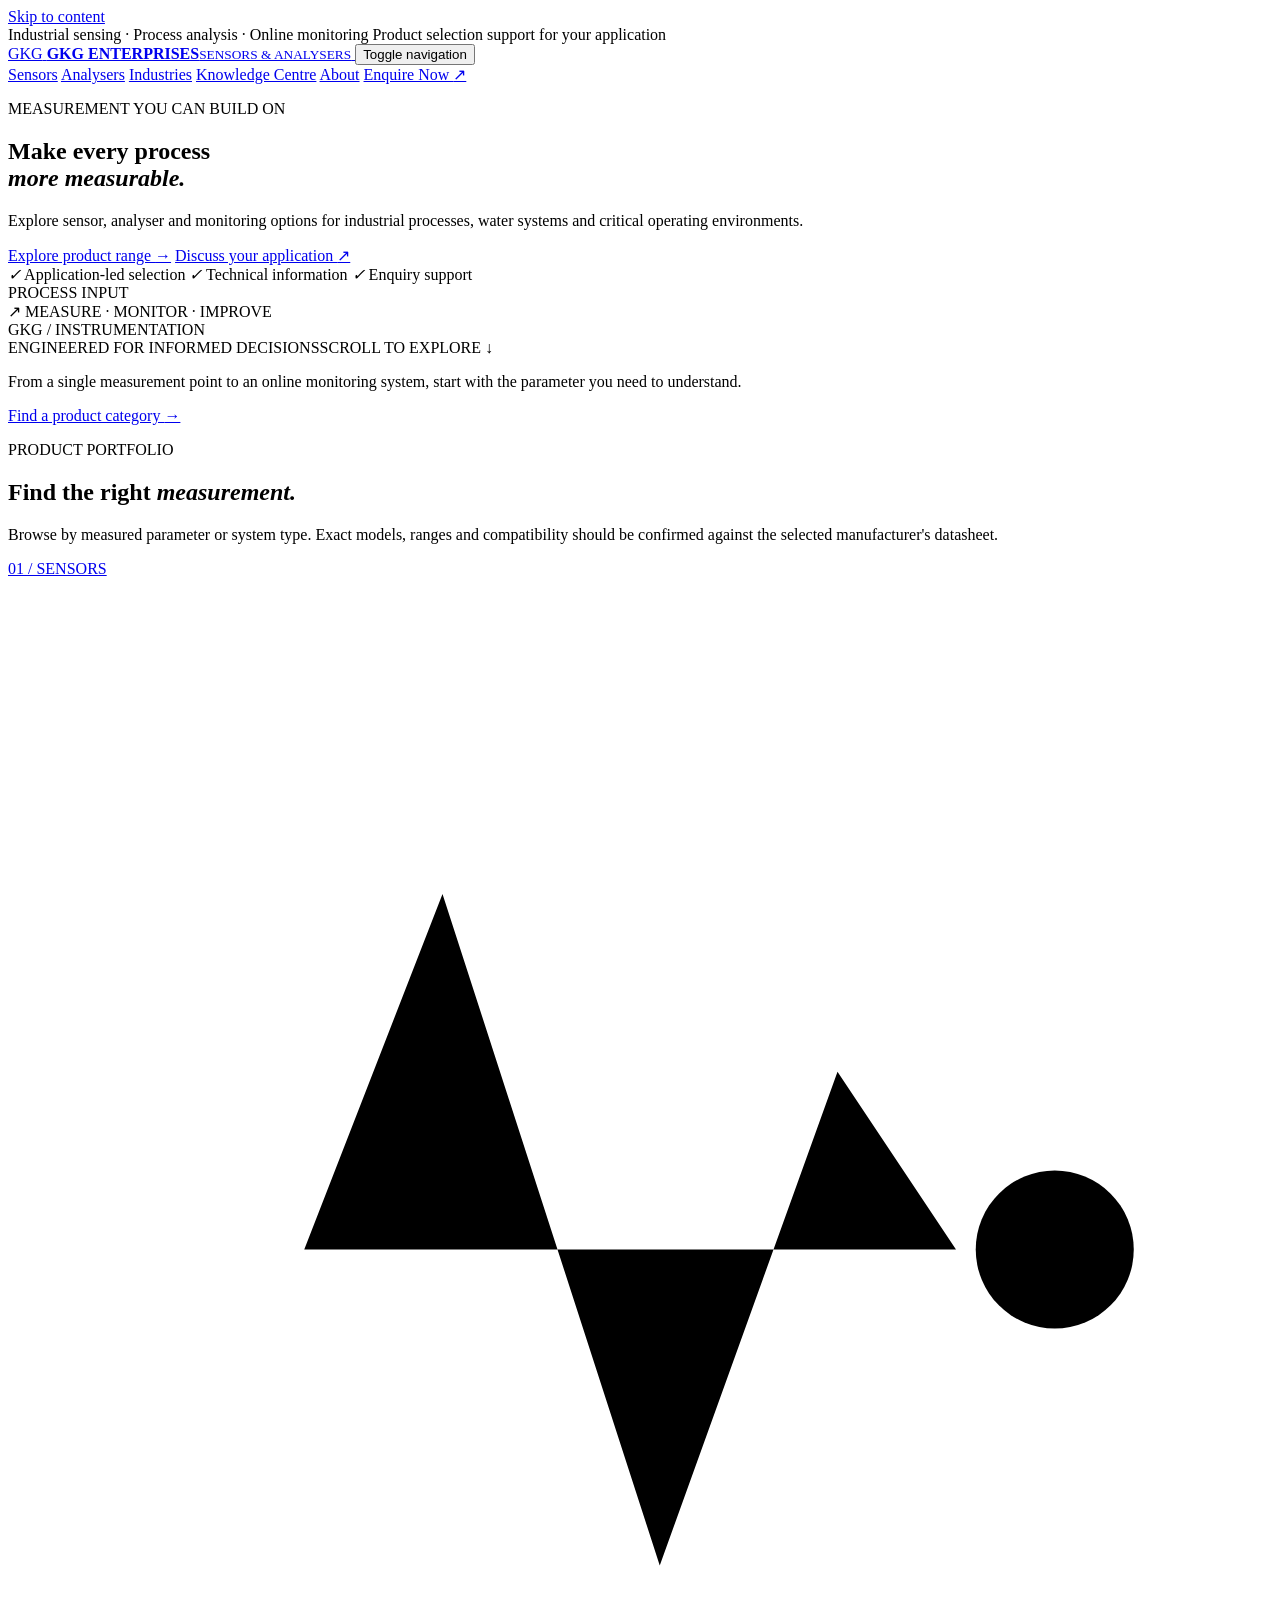
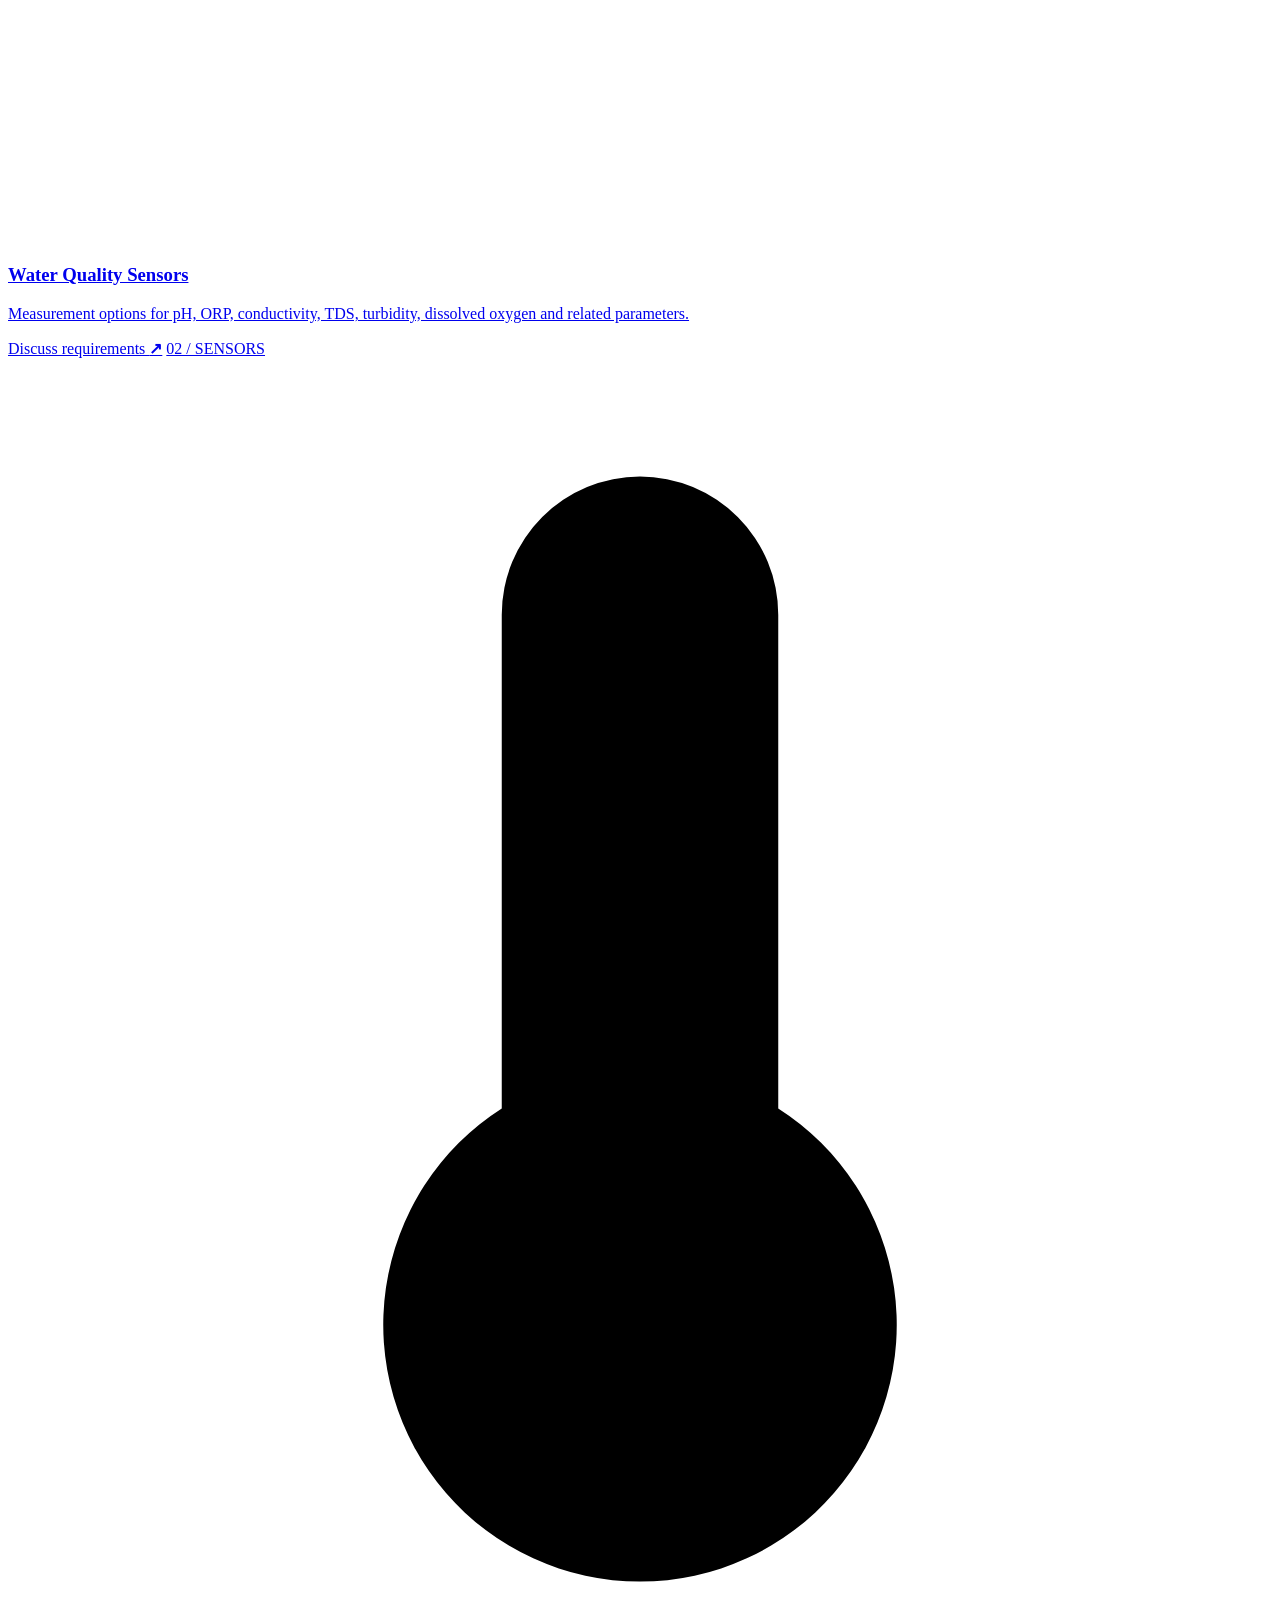
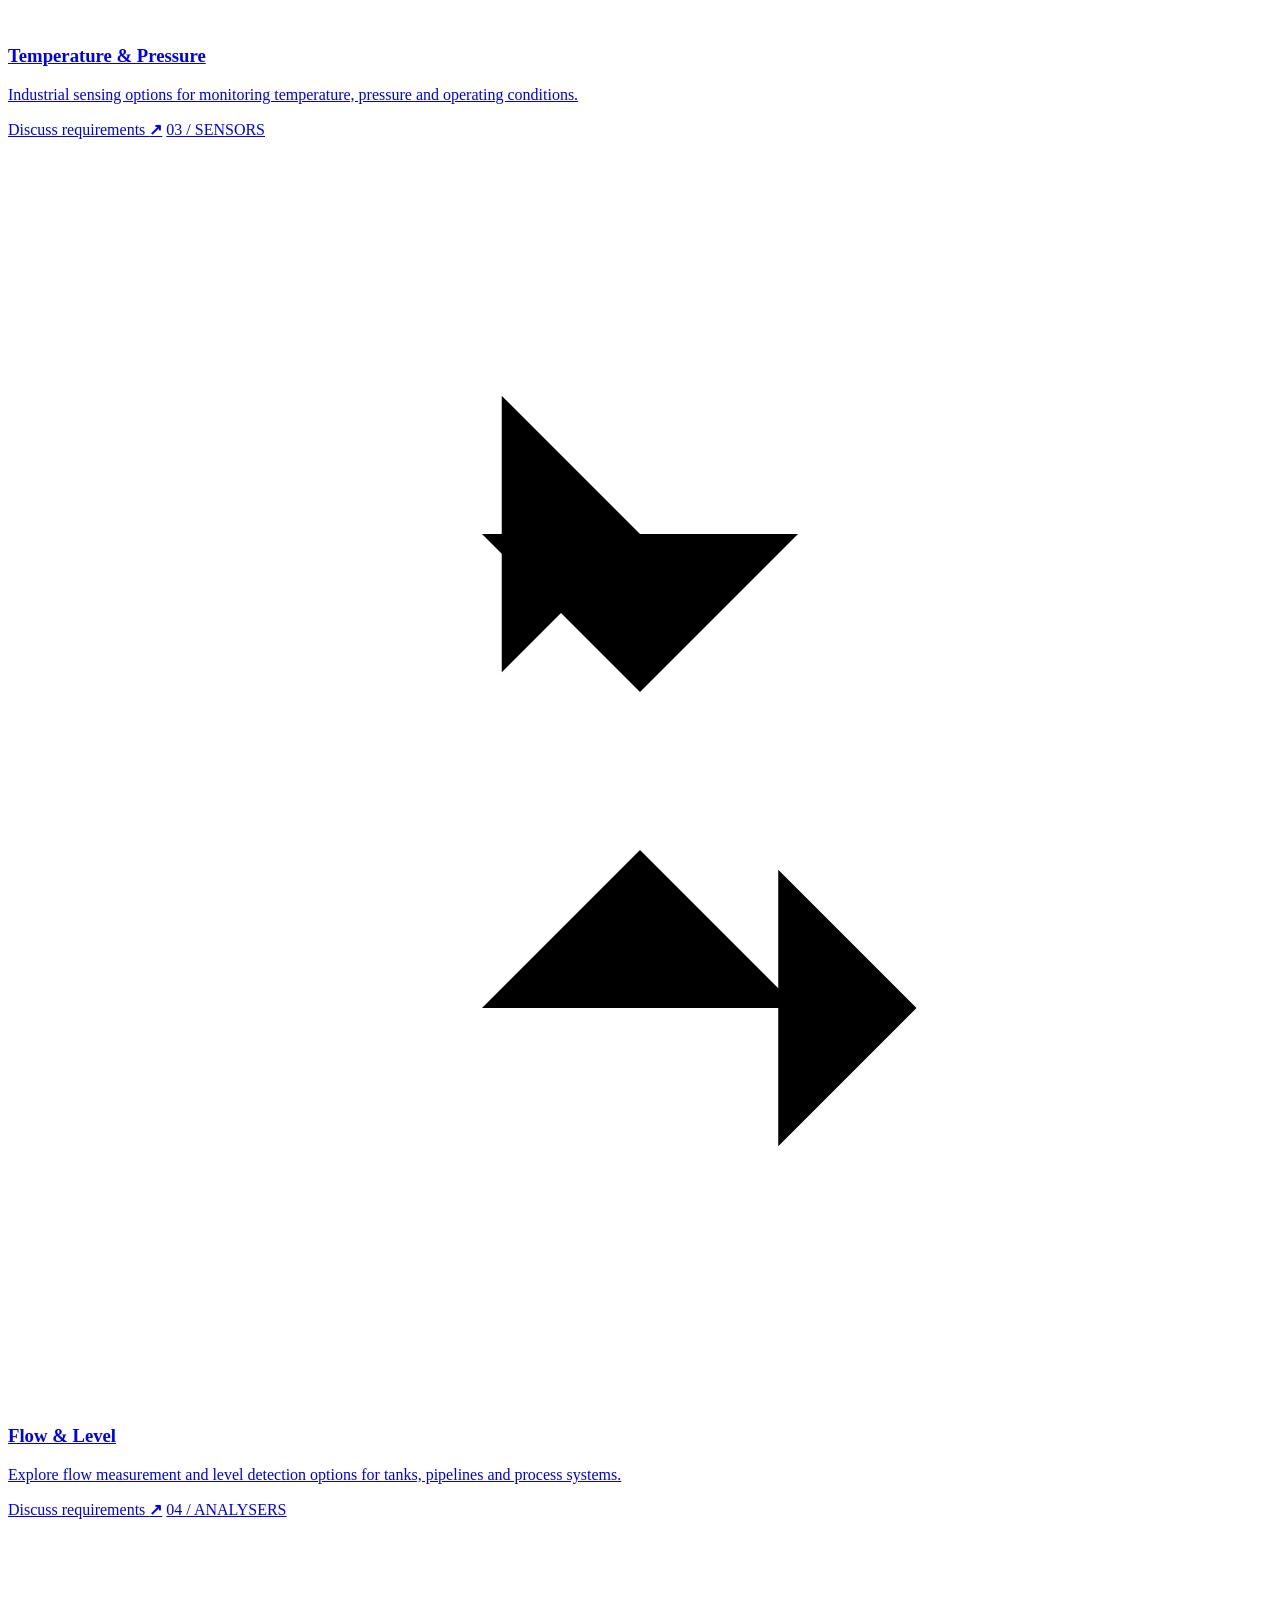
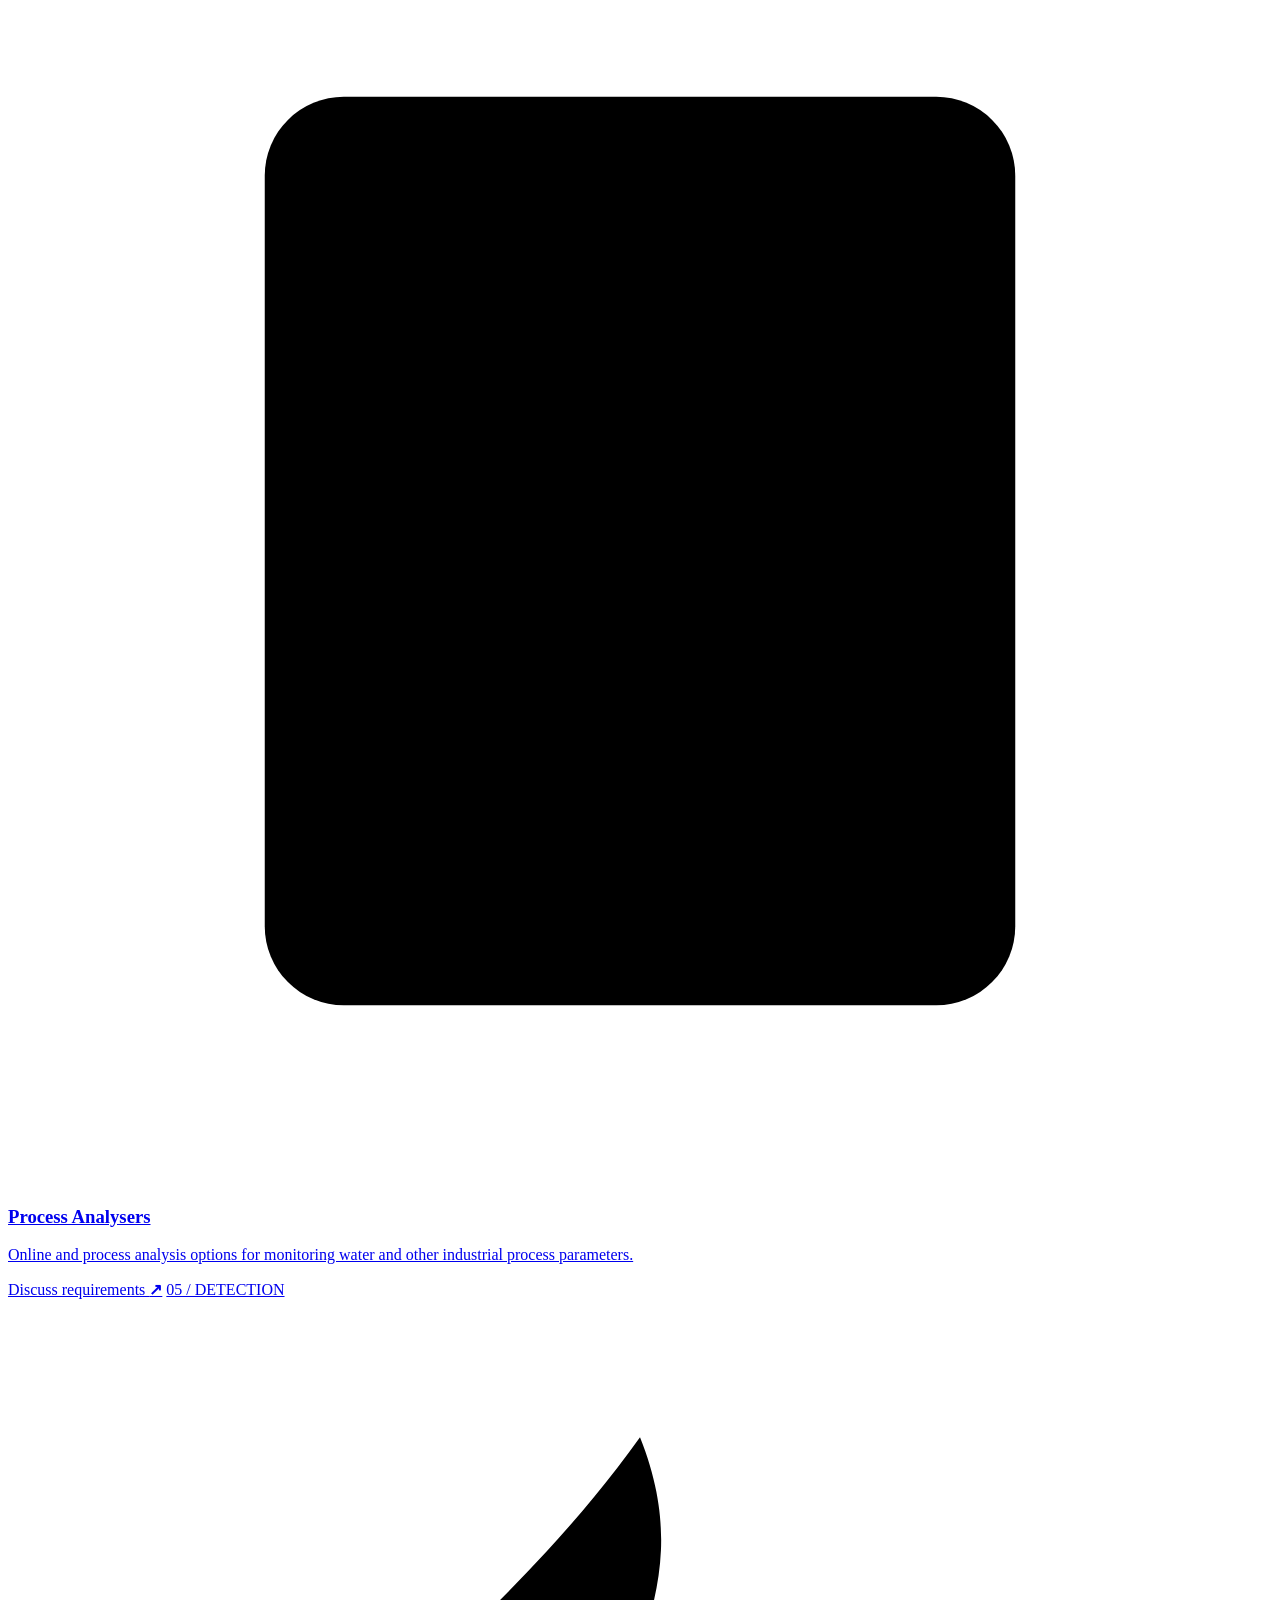
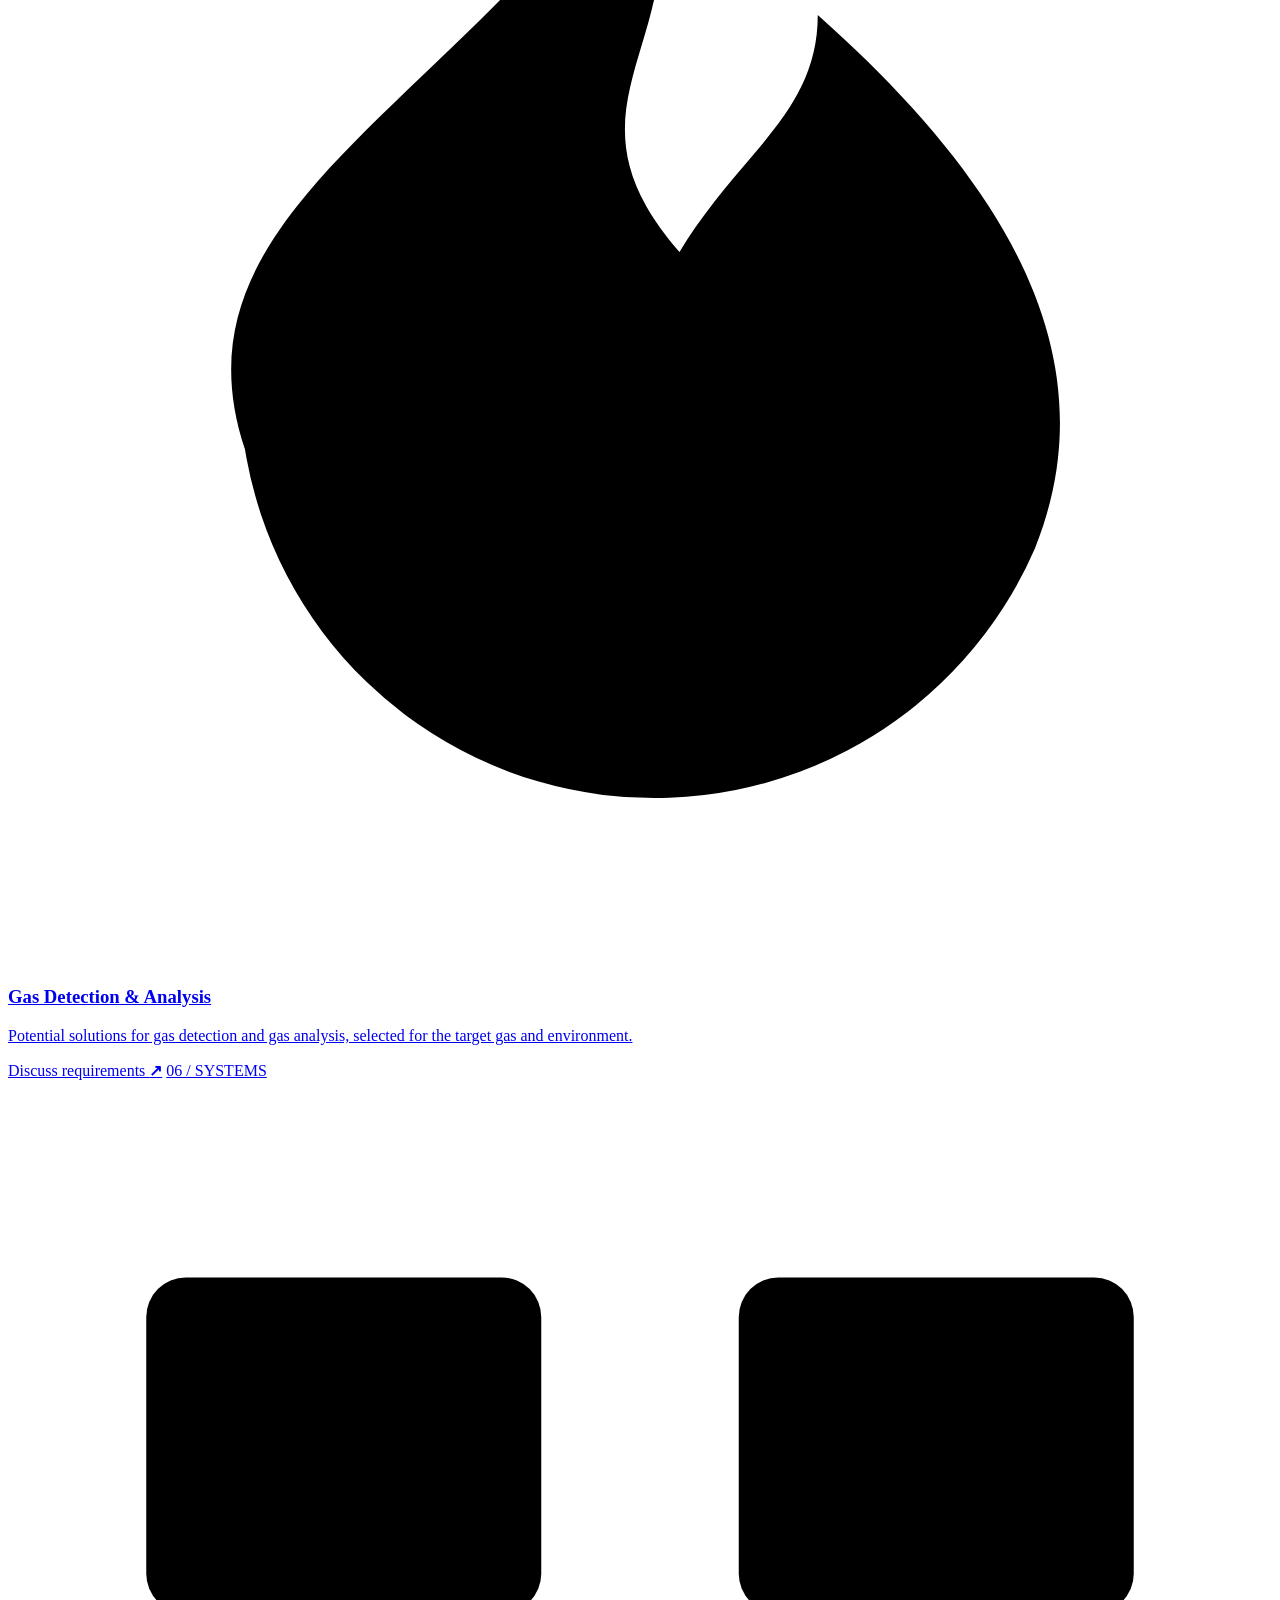
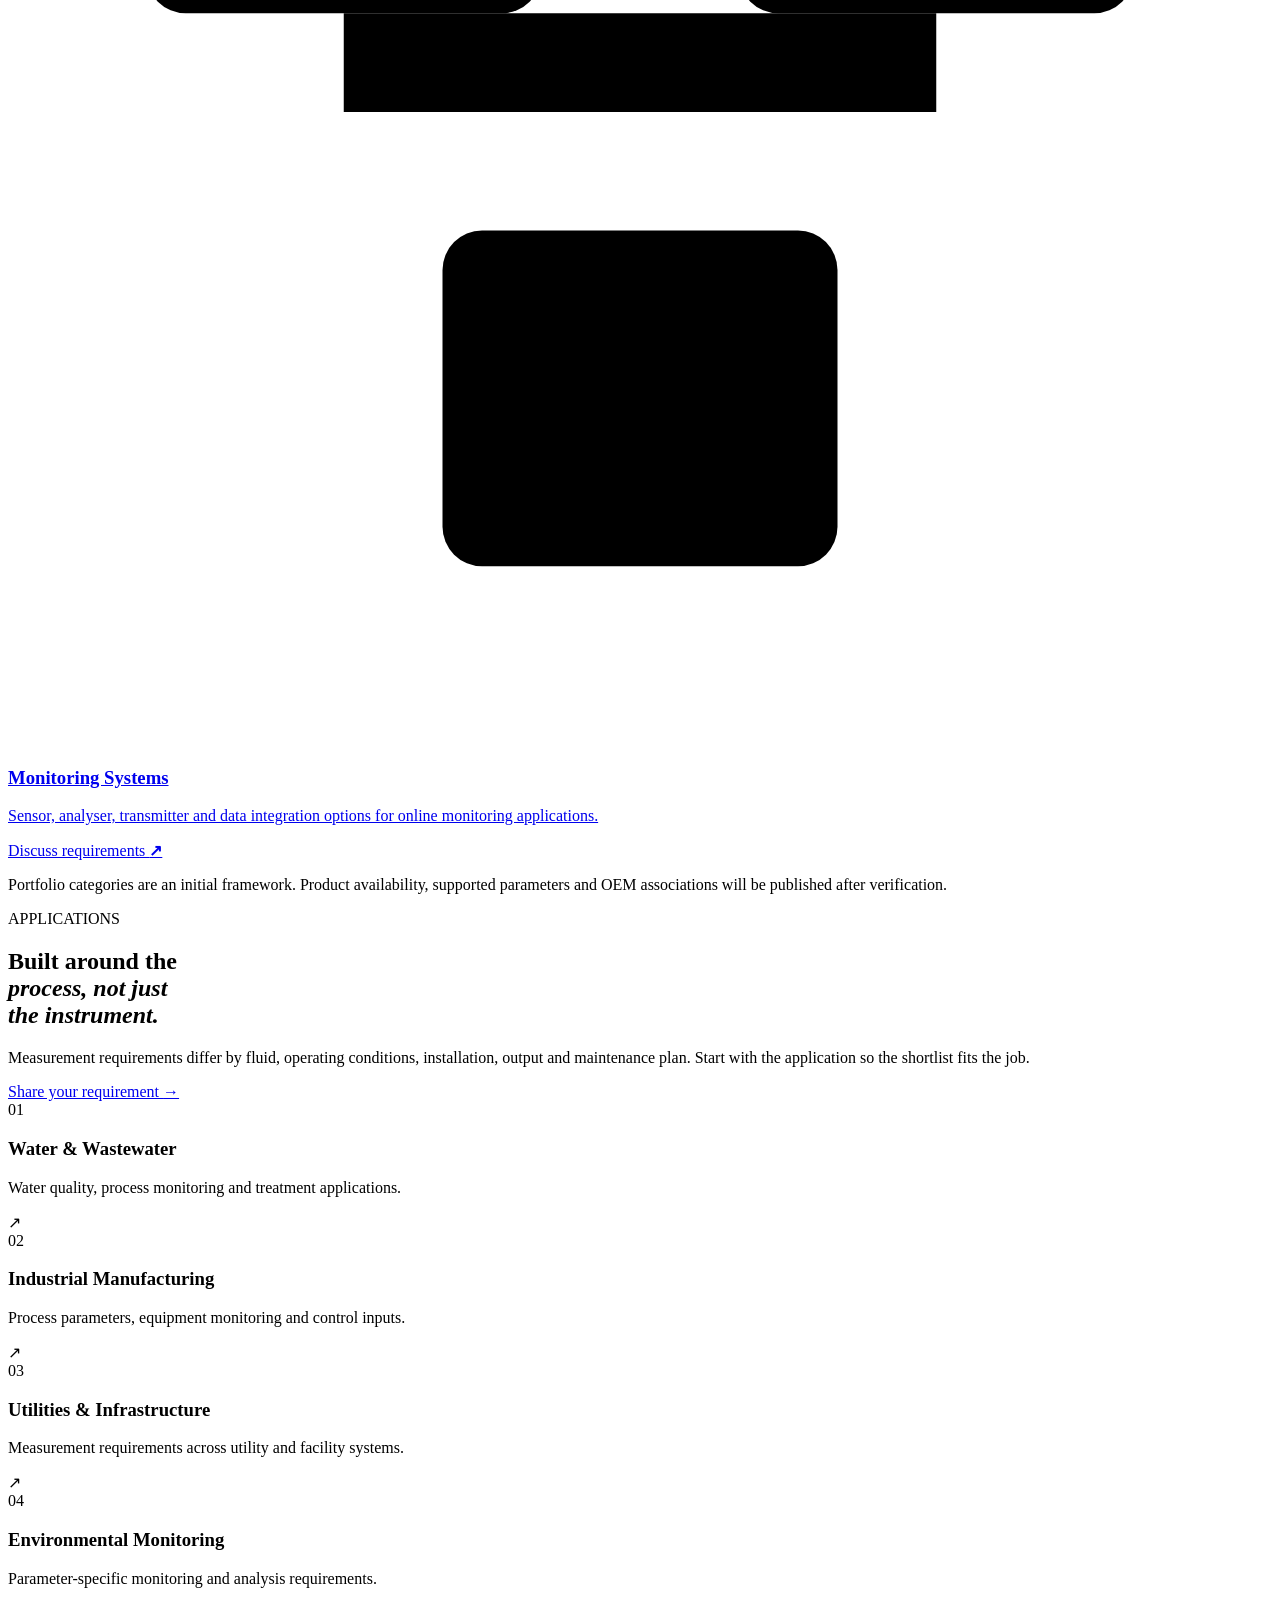
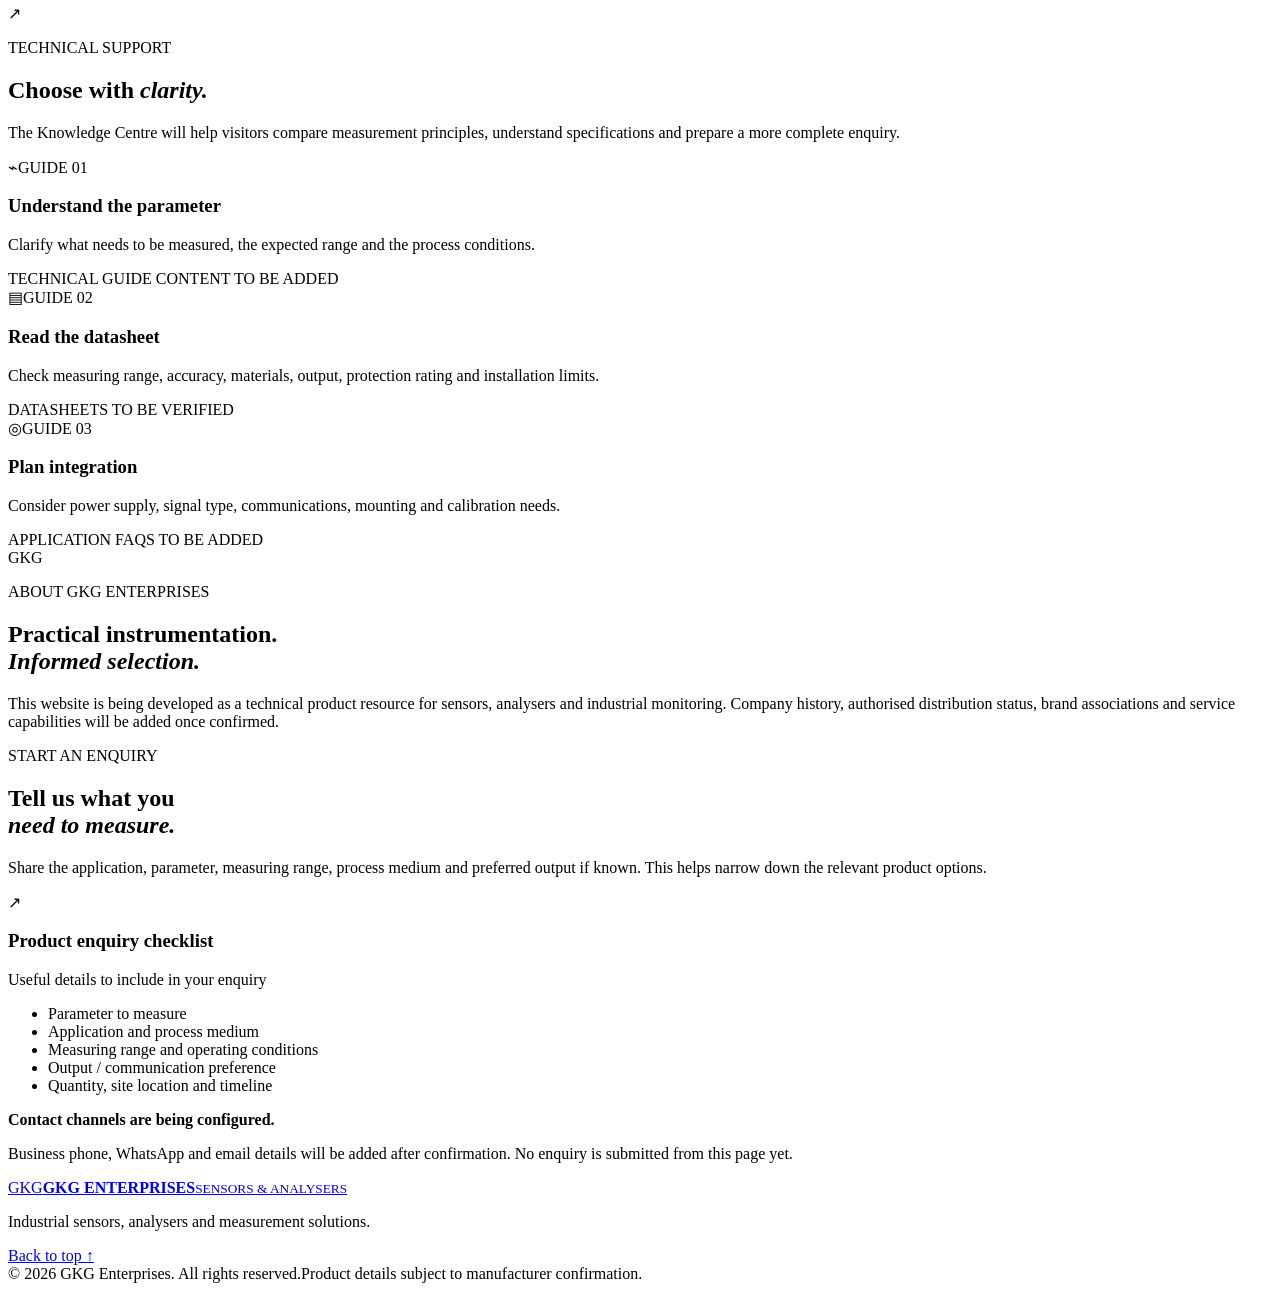
==== index.html @ 5441ad60 "Build GKG Enterprises Phase 1 homepage" ====
<!doctype html>
<html lang="en">
<head>
  <meta charset="utf-8">
  <meta name="viewport" content="width=device-width, initial-scale=1">
  <meta name="theme-color" content="#102d52">
  <meta name="description" content="Explore industrial sensors, process analysers and online monitoring solutions for water, utilities and industrial applications from GKG Enterprises.">
  <title>GKG Enterprises | Sensors, Analysers & Industrial Monitoring</title>
  <link rel="stylesheet" href="assets/css/style.css">
  <script src="assets/js/main.js" defer></script>
</head>
<body>
  <a class="skip-link" href="#main">Skip to content</a>
  <div class="topbar">
    <div class="container topbar-inner">
      <span>Industrial sensing · Process analysis · Online monitoring</span>
      <span class="topbar-note">Product selection support for your application</span>
    </div>
  </div>

  <header class="site-header">
    <div class="container nav-wrap">
      <a class="brand" href="#home" aria-label="GKG Enterprises home">
        <span class="brand-mark" aria-hidden="true">GKG</span>
        <span class="brand-copy"><strong>GKG ENTERPRISES</strong><small>SENSORS & ANALYSERS</small></span>
      </a>
      <button class="menu-toggle" type="button" aria-expanded="false" aria-controls="primary-nav">
        <span class="sr-only">Toggle navigation</span><span></span><span></span><span></span>
      </button>
      <nav id="primary-nav" class="primary-nav" aria-label="Main navigation">
        <a href="#sensors">Sensors</a>
        <a href="#analysers">Analysers</a>
        <a href="#industries">Industries</a>
        <a href="#knowledge">Knowledge Centre</a>
        <a href="#about">About</a>
        <a class="nav-cta" href="#contact">Enquire Now <span aria-hidden="true">↗</span></a>
      </nav>
    </div>
  </header>

  <main id="main">
    <section class="hero" id="home">
      <div class="hero-grid" aria-hidden="true"></div>
      <div class="container hero-layout">
        <div class="hero-copy">
          <p class="eyebrow"><span class="eyebrow-line"></span> MEASUREMENT YOU CAN BUILD ON</p>
          <h1>Make every process<br><em>more measurable.</em></h1>
          <p class="hero-intro">Explore sensor, analyser and monitoring options for industrial processes, water systems and critical operating environments.</p>
          <div class="hero-actions">
            <a class="button button-primary" href="#products">Explore product range <span aria-hidden="true">→</span></a>
            <a class="button button-quiet" href="#contact">Discuss your application <span aria-hidden="true">↗</span></a>
          </div>
          <div class="hero-points">
            <span><i aria-hidden="true">✓</i> Application-led selection</span>
            <span><i aria-hidden="true">✓</i> Technical information</span>
            <span><i aria-hidden="true">✓</i> Enquiry support</span>
          </div>
        </div>
        <div class="hero-visual" aria-label="Illustration of industrial measurement and sensor technology">
          <div class="visual-orbit orbit-one"></div><div class="visual-orbit orbit-two"></div>
          <div class="visual-core">
            <div class="sensor-illustration">
              <div class="sensor-cap"></div><div class="sensor-neck"></div><div class="sensor-body"><span></span><span></span><span></span></div><div class="sensor-probe"></div><div class="sensor-tip"></div>
            </div>
            <div class="signal signal-a"></div><div class="signal signal-b"></div><div class="signal signal-c"></div>
          </div>
          <div class="visual-label label-top"><span class="status-dot"></span> PROCESS INPUT</div>
          <div class="visual-label label-bottom"><span class="label-icon">↗</span> MEASURE · MONITOR · IMPROVE</div>
          <div class="visual-coordinate">GKG / INSTRUMENTATION</div>
        </div>
      </div>
      <div class="container hero-bottom"><span>ENGINEERED FOR INFORMED DECISIONS</span><span class="scroll-cue">SCROLL TO EXPLORE <b>↓</b></span></div>
    </section>

    <section class="intro-strip">
      <div class="container intro-strip-inner">
        <p>From a single measurement point to an online monitoring system, start with the parameter you need to understand.</p>
        <a href="#products" class="text-link">Find a product category <span aria-hidden="true">→</span></a>
      </div>
    </section>

    <section class="section products-section" id="products">
      <div class="container">
        <div class="section-heading">
          <div><p class="eyebrow"><span class="eyebrow-line"></span> PRODUCT PORTFOLIO</p><h2>Find the right <em>measurement.</em></h2></div>
          <p class="section-summary">Browse by measured parameter or system type. Exact models, ranges and compatibility should be confirmed against the selected manufacturer's datasheet.</p>
        </div>
        <div class="product-grid">
          <a class="product-card" id="sensors" href="#contact"><span class="card-number">01 / SENSORS</span><div class="product-icon icon-wave" aria-hidden="true"><svg viewBox="0 0 64 64"><path d="M7 34h8l7-18 11 34 9-25 6 9h9"/><circle cx="53" cy="34" r="4"/></svg></div><h3>Water Quality Sensors</h3><p>Measurement options for pH, ORP, conductivity, TDS, turbidity, dissolved oxygen and related parameters.</p><span class="card-link">Discuss requirements <b>↗</b></span></a>
          <a class="product-card" href="#contact"><span class="card-number">02 / SENSORS</span><div class="product-icon icon-thermo" aria-hidden="true"><svg viewBox="0 0 64 64"><path d="M25 38V13a7 7 0 0 1 14 0v25a13 13 0 1 1-14 0Z"/><path d="M32 25v23"/><circle cx="32" cy="49" r="5"/></svg></div><h3>Temperature & Pressure</h3><p>Industrial sensing options for monitoring temperature, pressure and operating conditions.</p><span class="card-link">Discuss requirements <b>↗</b></span></a>
          <a class="product-card" href="#contact"><span class="card-number">03 / SENSORS</span><div class="product-icon icon-flow" aria-hidden="true"><svg viewBox="0 0 64 64"><path d="M7 20h17l8 8 8-8h17M7 44h17l8-8 8 8h17"/><path d="M25 13l7 7-7 7M39 37l7 7-7 7"/></svg></div><h3>Flow & Level</h3><p>Explore flow measurement and level detection options for tanks, pipelines and process systems.</p><span class="card-link">Discuss requirements <b>↗</b></span></a>
          <a class="product-card" id="analysers" href="#contact"><span class="card-number">04 / ANALYSERS</span><div class="product-icon icon-analyser" aria-hidden="true"><svg viewBox="0 0 64 64"><rect x="13" y="9" width="38" height="46" rx="4"/><rect x="20" y="16" width="24" height="13" rx="2"/><path d="M21 39h5m6 0h5m6 0h1M21 46h22"/></svg></div><h3>Process Analysers</h3><p>Online and process analysis options for monitoring water and other industrial process parameters.</p><span class="card-link">Discuss requirements <b>↗</b></span></a>
          <a class="product-card" href="#contact"><span class="card-number">05 / DETECTION</span><div class="product-icon icon-gas" aria-hidden="true"><svg viewBox="0 0 64 64"><path d="M32 7c4 10-5 13 2 21 3-5 7-7 7-12 9 8 15 17 11 27a21 21 0 0 1-40-5C8 26 22 21 32 7Z"/><path d="M31 35c-6 7-5 15 2 18 6-2 8-8 4-13"/></svg></div><h3>Gas Detection & Analysis</h3><p>Potential solutions for gas detection and gas analysis, selected for the target gas and environment.</p><span class="card-link">Discuss requirements <b>↗</b></span></a>
          <a class="product-card" href="#contact"><span class="card-number">06 / SYSTEMS</span><div class="product-icon icon-system" aria-hidden="true"><svg viewBox="0 0 64 64"><rect x="7" y="10" width="20" height="17" rx="2"/><rect x="37" y="10" width="20" height="17" rx="2"/><rect x="22" y="38" width="20" height="17" rx="2"/><path d="M17 27v5h30v-5M32 32v6"/></svg></div><h3>Monitoring Systems</h3><p>Sensor, analyser, transmitter and data integration options for online monitoring applications.</p><span class="card-link">Discuss requirements <b>↗</b></span></a>
        </div>
        <p class="disclaimer-note">Portfolio categories are an initial framework. Product availability, supported parameters and OEM associations will be published after verification.</p>
      </div>
    </section>

    <section class="section industries-section" id="industries">
      <div class="container industries-layout">
        <div class="industries-copy">
          <p class="eyebrow"><span class="eyebrow-line"></span> APPLICATIONS</p>
          <h2>Built around the<br><em>process, not just<br>the instrument.</em></h2>
          <p>Measurement requirements differ by fluid, operating conditions, installation, output and maintenance plan. Start with the application so the shortlist fits the job.</p>
          <a class="button button-light" href="#contact">Share your requirement <span aria-hidden="true">→</span></a>
        </div>
        <div class="industry-list">
          <div class="industry-item"><span class="industry-no">01</span><div><h3>Water & Wastewater</h3><p>Water quality, process monitoring and treatment applications.</p></div><span class="industry-arrow">↗</span></div>
          <div class="industry-item"><span class="industry-no">02</span><div><h3>Industrial Manufacturing</h3><p>Process parameters, equipment monitoring and control inputs.</p></div><span class="industry-arrow">↗</span></div>
          <div class="industry-item"><span class="industry-no">03</span><div><h3>Utilities & Infrastructure</h3><p>Measurement requirements across utility and facility systems.</p></div><span class="industry-arrow">↗</span></div>
          <div class="industry-item"><span class="industry-no">04</span><div><h3>Environmental Monitoring</h3><p>Parameter-specific monitoring and analysis requirements.</p></div><span class="industry-arrow">↗</span></div>
        </div>
      </div>
    </section>

    <section class="section process-section" id="knowledge">
      <div class="container">
        <div class="section-heading">
          <div><p class="eyebrow"><span class="eyebrow-line"></span> TECHNICAL SUPPORT</p><h2>Choose with <em>clarity.</em></h2></div>
          <p class="section-summary">The Knowledge Centre will help visitors compare measurement principles, understand specifications and prepare a more complete enquiry.</p>
        </div>
        <div class="process-grid">
          <article class="process-card"><span class="process-icon">⌁</span><span class="process-step">GUIDE 01</span><h3>Understand the parameter</h3><p>Clarify what needs to be measured, the expected range and the process conditions.</p><span class="coming-soon">TECHNICAL GUIDE CONTENT TO BE ADDED</span></article>
          <article class="process-card"><span class="process-icon">▤</span><span class="process-step">GUIDE 02</span><h3>Read the datasheet</h3><p>Check measuring range, accuracy, materials, output, protection rating and installation limits.</p><span class="coming-soon">DATASHEETS TO BE VERIFIED</span></article>
          <article class="process-card"><span class="process-icon">◎</span><span class="process-step">GUIDE 03</span><h3>Plan integration</h3><p>Consider power supply, signal type, communications, mounting and calibration needs.</p><span class="coming-soon">APPLICATION FAQS TO BE ADDED</span></article>
        </div>
      </div>
    </section>

    <section class="about-band" id="about">
      <div class="container about-layout">
        <div class="about-symbol" aria-hidden="true"><span>GKG</span><i></i><i></i><i></i></div>
        <div><p class="eyebrow"><span class="eyebrow-line"></span> ABOUT GKG ENTERPRISES</p><h2>Practical instrumentation.<br><em>Informed selection.</em></h2><p>This website is being developed as a technical product resource for sensors, analysers and industrial monitoring. Company history, authorised distribution status, brand associations and service capabilities will be added once confirmed.</p></div>
      </div>
    </section>

    <section class="section contact-section" id="contact">
      <div class="container contact-layout">
        <div><p class="eyebrow"><span class="eyebrow-line"></span> START AN ENQUIRY</p><h2>Tell us what you<br><em>need to measure.</em></h2><p>Share the application, parameter, measuring range, process medium and preferred output if known. This helps narrow down the relevant product options.</p></div>
        <div class="contact-panel">
          <div class="contact-panel-head"><span class="contact-panel-icon">↗</span><div><h3>Product enquiry checklist</h3><p>Useful details to include in your enquiry</p></div></div>
          <ul class="checklist"><li>Parameter to measure</li><li>Application and process medium</li><li>Measuring range and operating conditions</li><li>Output / communication preference</li><li>Quantity, site location and timeline</li></ul>
          <div class="contact-notice"><strong>Contact channels are being configured.</strong><p>Business phone, WhatsApp and email details will be added after confirmation. No enquiry is submitted from this page yet.</p></div>
        </div>
      </div>
    </section>
  </main>

  <footer class="site-footer">
    <div class="container footer-main">
      <a class="brand brand-footer" href="#home"><span class="brand-mark">GKG</span><span class="brand-copy"><strong>GKG ENTERPRISES</strong><small>SENSORS & ANALYSERS</small></span></a>
      <p>Industrial sensors, analysers and measurement solutions.</p>
      <a class="footer-top" href="#home">Back to top ↑</a>
    </div>
    <div class="container footer-bottom"><span>© <span id="year">2026</span> GKG Enterprises. All rights reserved.</span><span>Product details subject to manufacturer confirmation.</span></div>
  </footer>
</body>
</html>
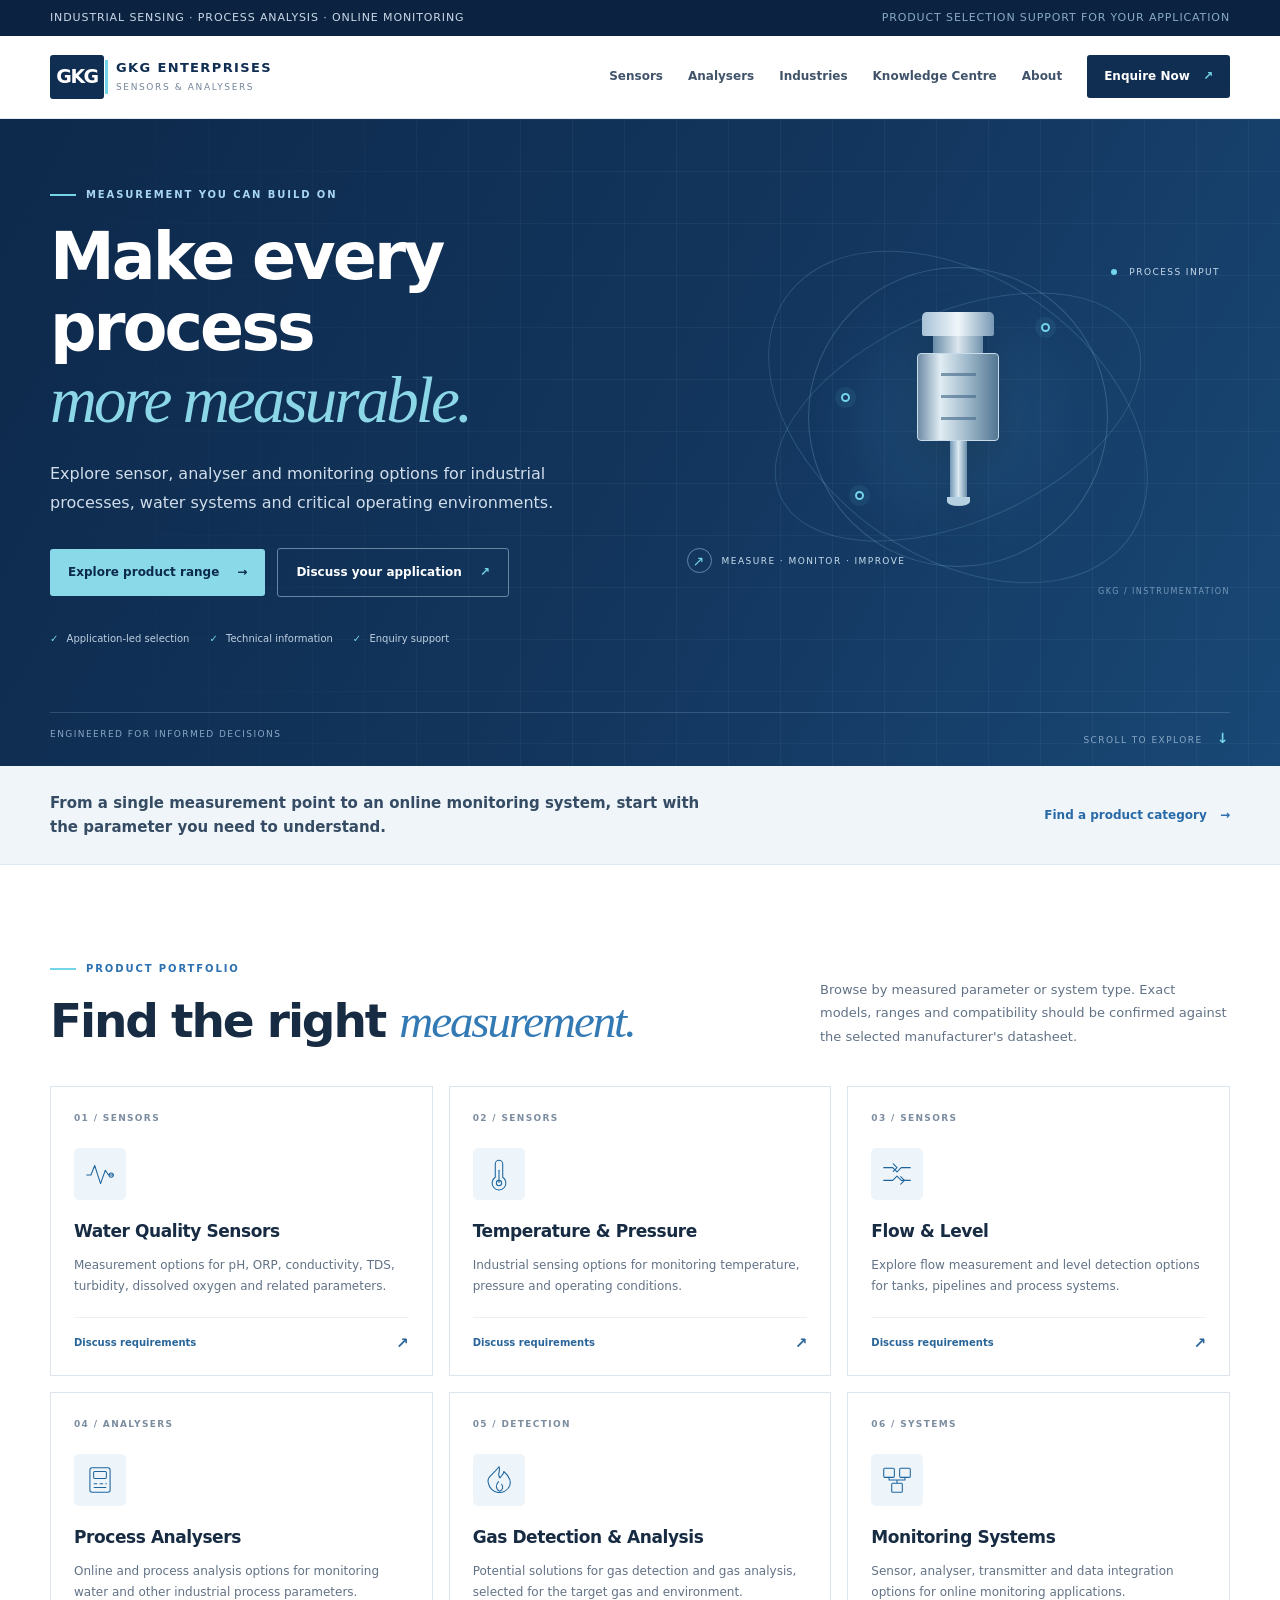
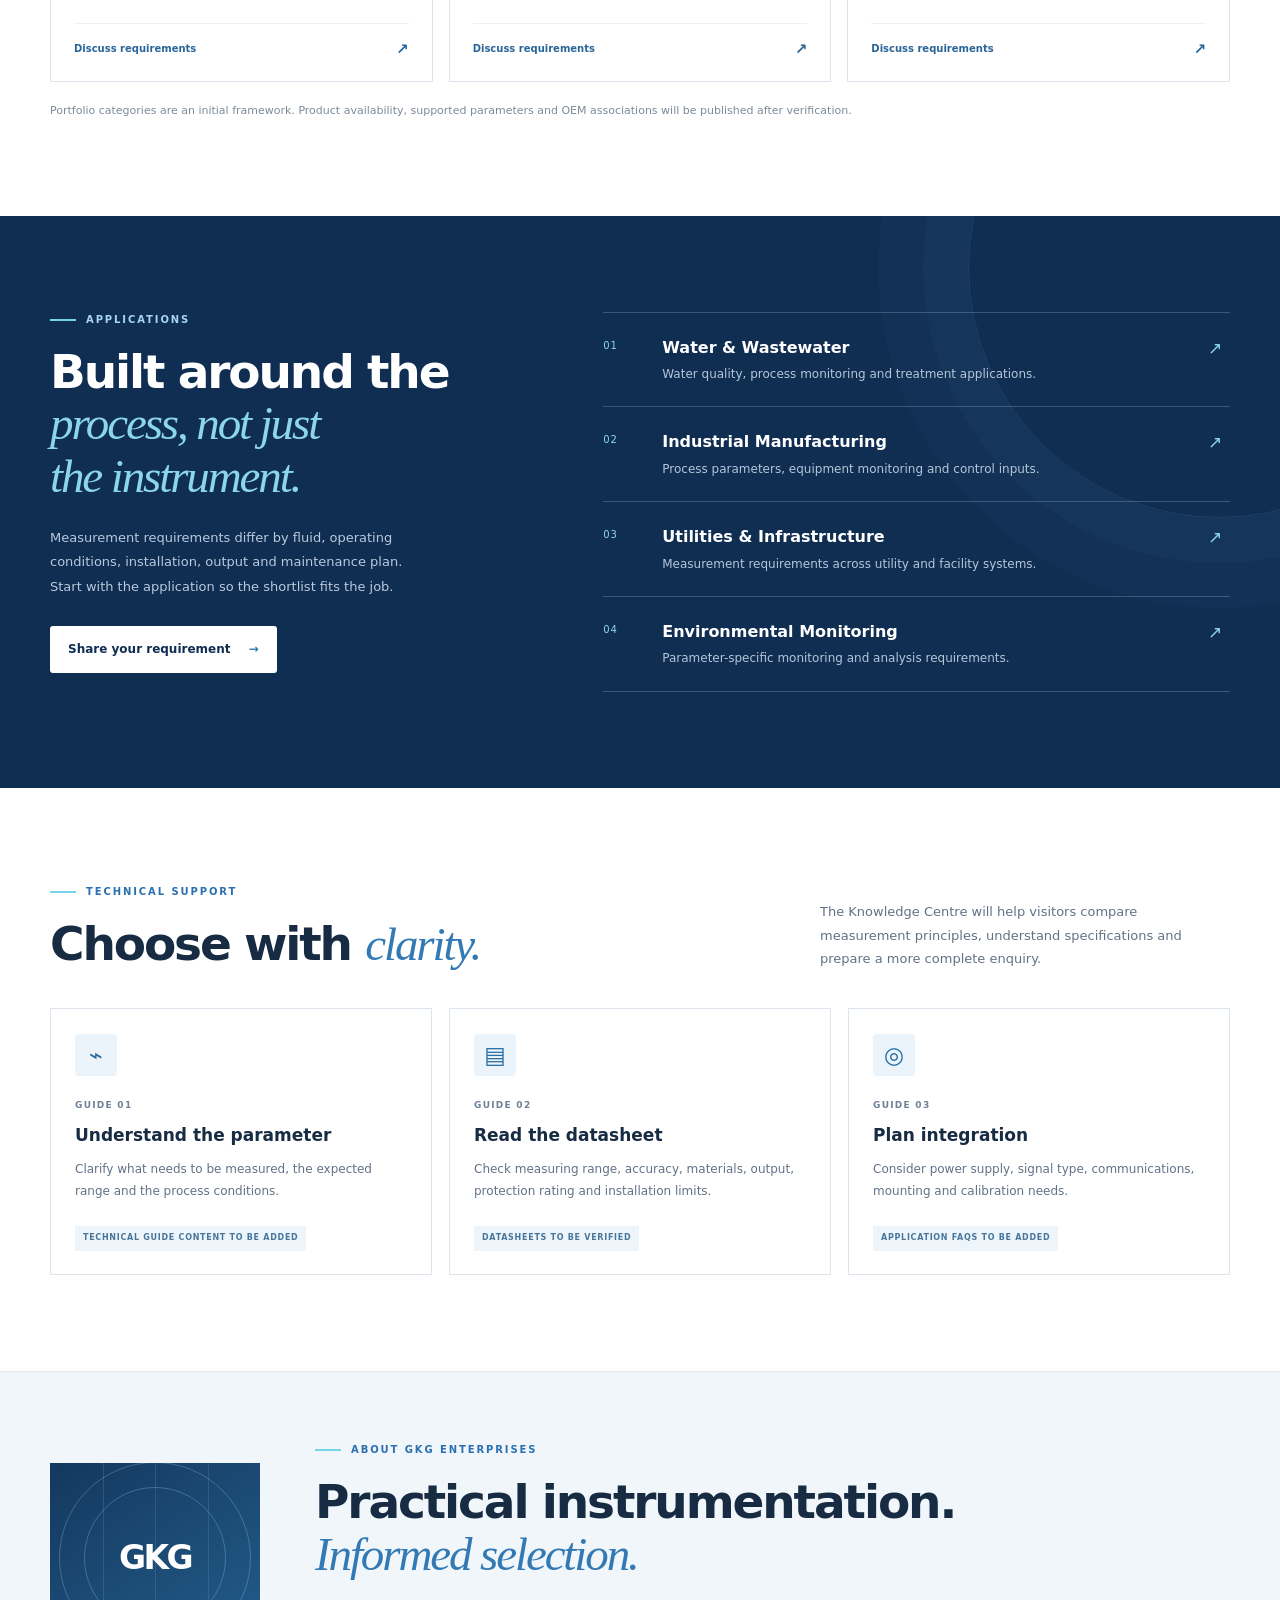
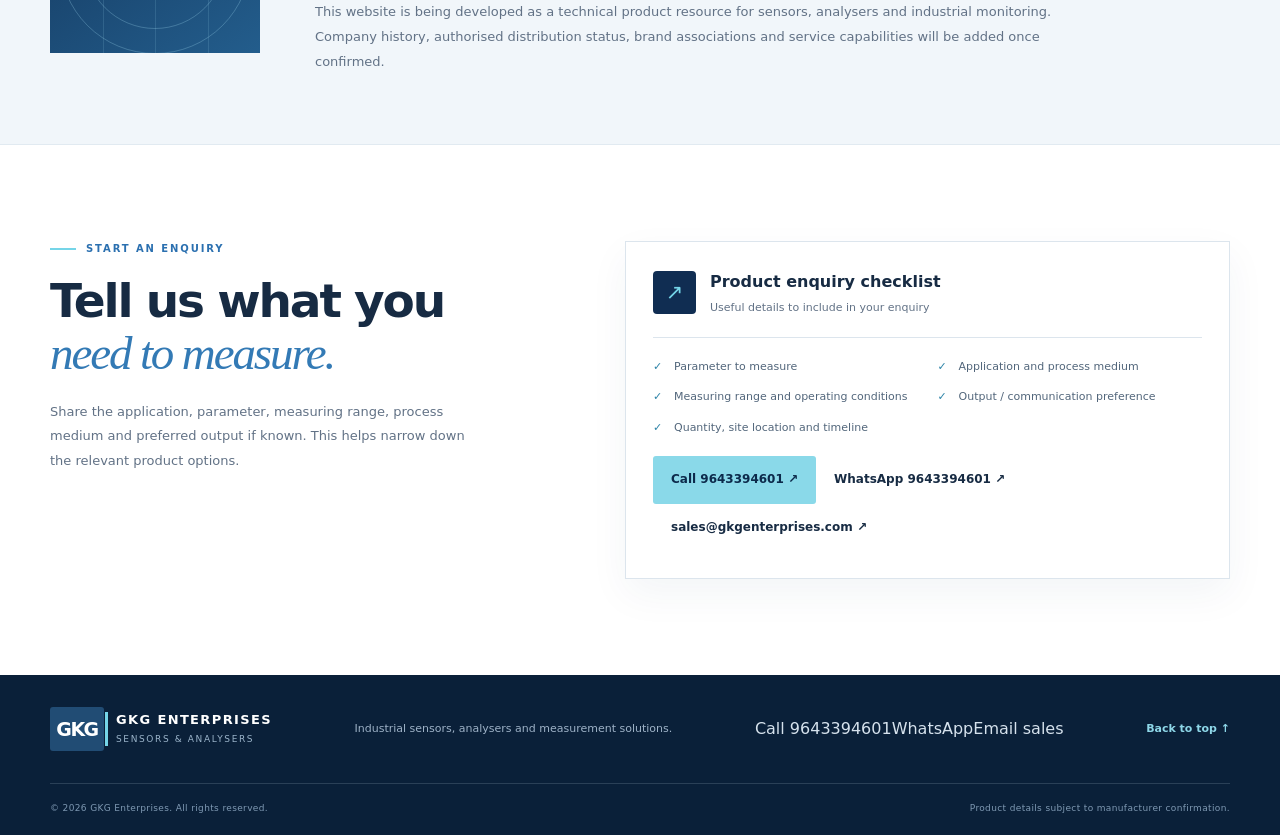
==== commit cdbb4711: "Link homepage to detailed pages and confirmed contact channels" ====
--- a/index.html
+++ b/index.html
@@ -28,12 +28,12 @@
         <span class="sr-only">Toggle navigation</span><span></span><span></span><span></span>
       </button>
       <nav id="primary-nav" class="primary-nav" aria-label="Main navigation">
-        <a href="#sensors">Sensors</a>
-        <a href="#analysers">Analysers</a>
-        <a href="#industries">Industries</a>
-        <a href="#knowledge">Knowledge Centre</a>
-        <a href="#about">About</a>
-        <a class="nav-cta" href="#contact">Enquire Now <span aria-hidden="true">↗</span></a>
+        <a href="water-quality-sensors.html">Sensors</a>
+        <a href="process-analysers.html">Analysers</a>
+        <a href="industries.html">Industries</a>
+        <a href="knowledge-centre.html">Knowledge Centre</a>
+        <a href="about.html">About</a>
+        <a class="nav-cta" href="contact.html">Enquire Now <span aria-hidden="true">↗</span></a>
       </nav>
     </div>
   </header>
@@ -48,7 +48,7 @@
           <p class="hero-intro">Explore sensor, analyser and monitoring options for industrial processes, water systems and critical operating environments.</p>
           <div class="hero-actions">
             <a class="button button-primary" href="#products">Explore product range <span aria-hidden="true">→</span></a>
-            <a class="button button-quiet" href="#contact">Discuss your application <span aria-hidden="true">↗</span></a>
+            <a class="button button-quiet" href="contact.html">Discuss your application <span aria-hidden="true">↗</span></a>
           </div>
           <div class="hero-points">
             <span><i aria-hidden="true">✓</i> Application-led selection</span>
@@ -103,7 +103,7 @@
           <p class="eyebrow"><span class="eyebrow-line"></span> APPLICATIONS</p>
           <h2>Built around the<br><em>process, not just<br>the instrument.</em></h2>
           <p>Measurement requirements differ by fluid, operating conditions, installation, output and maintenance plan. Start with the application so the shortlist fits the job.</p>
-          <a class="button button-light" href="#contact">Share your requirement <span aria-hidden="true">→</span></a>
+          <a class="button button-light" href="contact.html">Share your requirement <span aria-hidden="true">→</span></a>
         </div>
         <div class="industry-list">
           <div class="industry-item"><span class="industry-no">01</span><div><h3>Water & Wastewater</h3><p>Water quality, process monitoring and treatment applications.</p></div><span class="industry-arrow">↗</span></div>
@@ -141,7 +141,7 @@
         <div class="contact-panel">
           <div class="contact-panel-head"><span class="contact-panel-icon">↗</span><div><h3>Product enquiry checklist</h3><p>Useful details to include in your enquiry</p></div></div>
           <ul class="checklist"><li>Parameter to measure</li><li>Application and process medium</li><li>Measuring range and operating conditions</li><li>Output / communication preference</li><li>Quantity, site location and timeline</li></ul>
-          <div class="contact-notice"><strong>Contact channels are being configured.</strong><p>Business phone, WhatsApp and email details will be added after confirmation. No enquiry is submitted from this page yet.</p></div>
+          <div class="contact-actions"><a class="button button-primary" href="tel:+919643394601">Call 9643394601 ↗</a><a class="button button-whatsapp" href="https://wa.me/919643394601?text=Hello%20GKG%20Enterprises%2C%20I%20have%20a%20product%20enquiry." target="_blank" rel="noopener">WhatsApp 9643394601 ↗</a><a class="button button-email" href="mailto:sales@gkgenterprises.com">sales@gkgenterprises.com ↗</a></div>
         </div>
       </div>
     </section>
@@ -151,7 +151,7 @@
     <div class="container footer-main">
       <a class="brand brand-footer" href="#home"><span class="brand-mark">GKG</span><span class="brand-copy"><strong>GKG ENTERPRISES</strong><small>SENSORS & ANALYSERS</small></span></a>
       <p>Industrial sensors, analysers and measurement solutions.</p>
-      <a class="footer-top" href="#home">Back to top ↑</a>
+      <div class="footer-contacts"><a href="tel:+919643394601">Call 9643394601</a><a href="https://wa.me/919643394601" target="_blank" rel="noopener">WhatsApp</a><a href="mailto:sales@gkgenterprises.com">Email sales</a></div><a class="footer-top" href="#home">Back to top ↑</a>
     </div>
     <div class="container footer-bottom"><span>© <span id="year">2026</span> GKG Enterprises. All rights reserved.</span><span>Product details subject to manufacturer confirmation.</span></div>
   </footer>
--- a/assets/css/style.css
+++ b/assets/css/style.css
@@ -0,0 +1 @@
+:root{--navy:#102d52;--navy-2:#173e6a;--blue:#2869a8;--cyan:#75d5e8;--ink:#172b43;--muted:#627286;--paper:#f5f8fb;--line:#dce5ed;--white:#fff;--max:1180px;--radius:8px}*{box-sizing:border-box}html{scroll-behavior:smooth;scroll-padding-top:90px}body{margin:0;color:var(--ink);font-family:Inter,ui-sans-serif,system-ui,-apple-system,BlinkMacSystemFont,"Segoe UI",sans-serif;line-height:1.6;background:#fff}a{color:inherit;text-decoration:none}button,a{-webkit-tap-highlight-color:transparent}button{font:inherit}.container{width:min(var(--max),calc(100% - 48px));margin-inline:auto}.skip-link{position:absolute;top:-50px;left:12px;z-index:100;background:#fff;padding:10px 14px;color:var(--navy)}.skip-link:focus{top:12px}.sr-only{position:absolute;width:1px;height:1px;padding:0;margin:-1px;overflow:hidden;clip:rect(0,0,0,0);white-space:nowrap;border:0}.topbar{background:#0b2340;color:#c9d8e8;font-size:11px;letter-spacing:.08em;text-transform:uppercase}.topbar-inner{display:flex;justify-content:space-between;gap:20px;padding:9px 0}.topbar-note{color:#89a9c7}.site-header{position:sticky;top:0;z-index:30;background:rgba(255,255,255,.96);backdrop-filter:blur(12px);border-bottom:1px solid rgba(220,229,237,.85)}.nav-wrap{min-height:82px;display:flex;align-items:center;justify-content:space-between;gap:30px}.brand{display:flex;align-items:center;gap:12px;flex-shrink:0}.brand-mark{display:grid;place-items:center;width:54px;height:44px;background:var(--navy);color:#fff;font-weight:850;font-size:19px;letter-spacing:-.08em;border-radius:3px;position:relative}.brand-mark:after{content:"";position:absolute;right:-4px;top:5px;bottom:5px;width:3px;background:var(--cyan)}.brand-copy{display:flex;flex-direction:column;line-height:1.25}.brand-copy strong{font-size:13px;letter-spacing:.105em;color:var(--navy)}.brand-copy small{font-size:9px;letter-spacing:.18em;color:#74869a;margin-top:5px}.primary-nav{display:flex;align-items:center;gap:25px;font-size:12px;font-weight:650;color:#40536a}.primary-nav>a:not(.nav-cta):hover{color:var(--blue)}.nav-cta{background:var(--navy);color:white;padding:12px 17px;border-radius:3px}.nav-cta span{margin-left:9px;color:var(--cyan)}.menu-toggle{display:none;border:1px solid var(--line);background:white;width:44px;height:42px;border-radius:4px;padding:10px;cursor:pointer}.menu-toggle span:not(.sr-only){display:block;height:2px;background:var(--navy);margin:4px 0}.hero{position:relative;overflow:hidden;background:linear-gradient(118deg,#0d294b 0%,#13365e 56%,#194876 100%);color:white;min-height:575px}.hero-grid{position:absolute;inset:0;background-image:linear-gradient(rgba(174,213,240,.055) 1px,transparent 1px),linear-gradient(90deg,rgba(174,213,240,.055) 1px,transparent 1px);background-size:52px 52px;mask-image:linear-gradient(90deg,transparent,#000 45%,#000)}.hero-layout{position:relative;z-index:1;display:grid;grid-template-columns:1.05fr .95fr;align-items:center;gap:36px;padding-top:68px;padding-bottom:65px}.eyebrow{display:flex;align-items:center;gap:10px;margin:0 0 18px;color:#2b70b0;font-size:10px;letter-spacing:.19em;font-weight:800}.hero .eyebrow,.industries-section .eyebrow{color:#a8d5f1}.eyebrow-line{display:inline-block;width:26px;height:2px;background:var(--cyan)}h1,h2,h3,p{margin-top:0}h1,h2{font-weight:650;letter-spacing:-.045em;line-height:1.1}h1{font-size:clamp(40px,5.1vw,65px);margin-bottom:24px}h1 em,h2 em{font-family:Georgia,"Times New Roman",serif;font-weight:400;color:#8bd7e7} .hero-intro{max-width:520px;color:#d0ddeb;font-size:16px;line-height:1.8;margin-bottom:30px}.hero-actions{display:flex;flex-wrap:wrap;align-items:center;gap:12px}.button{display:inline-flex;align-items:center;justify-content:center;gap:18px;padding:14px 18px;border-radius:3px;font-size:12px;font-weight:750;transition:transform .2s,background .2s}.button:hover{transform:translateY(-2px)}.button-primary{background:#8ad9e9;color:#0c2a4b}.button-quiet{border:1px solid #6885a4;color:#fff}.button-quiet span{color:var(--cyan)}.hero-points{display:flex;flex-wrap:wrap;gap:20px;margin-top:34px;color:#bed0e1;font-size:10px}.hero-points i{font-style:normal;color:var(--cyan);margin-right:5px}.hero-visual{position:relative;min-height:365px;display:grid;place-items:center}.visual-core{width:300px;height:300px;position:relative;border-radius:50%;display:grid;place-items:center;background:radial-gradient(circle,rgba(100,177,224,.16),rgba(41,94,143,.07) 55%,transparent 70%);border:1px solid rgba(145,199,232,.25)}.visual-orbit{position:absolute;border:1px solid rgba(135,199,230,.2);border-radius:50%;transform:rotate(-24deg)}.orbit-one{width:390px;height:210px}.orbit-two{width:420px;height:280px;transform:rotate(35deg)}.sensor-illustration{height:210px;width:95px;position:relative;display:flex;flex-direction:column;align-items:center;filter:drop-shadow(0 16px 18px rgba(0,0,0,.18));z-index:2}.sensor-cap{height:24px;width:72px;background:linear-gradient(90deg,#a7c2d7,#f0f7fa,#7899b5);border-radius:5px 5px 2px 2px}.sensor-neck{width:50px;height:17px;background:linear-gradient(90deg,#688ba8,#dce7ee,#6f92ad)}.sensor-body{width:82px;height:88px;background:linear-gradient(90deg,#6e8ca7,#e1edf3 28%,#9eb8ca 62%,#527692);border:1px solid #c7dce8;display:flex;flex-direction:column;align-items:center;justify-content:space-evenly;border-radius:4px}.sensor-body span{width:35px;height:3px;background:#496d8c;opacity:.65}.sensor-probe{height:56px;width:17px;background:linear-gradient(90deg,#7197b5,#dbeaf2,#6a8da8)}.sensor-tip{height:9px;width:23px;border-radius:0 0 50% 50%;background:#b5d0e1}.signal{position:absolute;width:9px;height:9px;border:2px solid var(--cyan);border-radius:50%;box-shadow:0 0 0 6px rgba(117,213,232,.08)}.signal-a{top:55px;right:57px}.signal-b{bottom:66px;left:46px}.signal-c{top:125px;left:32px}.visual-label{position:absolute;font-size:9px;letter-spacing:.16em;color:#c8dced}.label-top{top:31px;right:10px}.status-dot{display:inline-block;width:6px;height:6px;border-radius:50%;background:var(--cyan);margin-right:8px}.label-bottom{bottom:26px;left:0;display:flex;align-items:center;gap:10px}.label-icon{display:grid;place-items:center;width:25px;height:25px;border:1px solid #6285a6;border-radius:50%;color:var(--cyan);font-size:14px}.visual-coordinate{position:absolute;right:0;bottom:0;color:#7597b8;font-size:8px;letter-spacing:.18em}.hero-bottom{position:relative;z-index:1;border-top:1px solid rgba(190,217,237,.19);padding:14px 0 17px;display:flex;justify-content:space-between;color:#89a7c5;font-size:9px;letter-spacing:.16em}.scroll-cue b{font-size:14px;color:var(--cyan);margin-left:10px}.intro-strip{background:#f0f5f9;border-bottom:1px solid #e1e9f0}.intro-strip-inner{min-height:98px;display:flex;align-items:center;justify-content:space-between;gap:35px}.intro-strip p{max-width:650px;margin:0;font-size:15px;font-weight:550;color:#354c64}.text-link{font-size:12px;font-weight:800;color:var(--blue);white-space:nowrap}.text-link span{margin-left:9px}.section{padding:96px 0}.section-heading{display:flex;align-items:flex-end;justify-content:space-between;gap:36px;margin-bottom:38px}.section-heading h2,.industries-copy h2,.about-layout h2,.contact-layout h2{font-size:clamp(32px,4vw,47px);margin-bottom:0}.section-heading h2 em,.about-layout h2 em,.contact-layout h2 em{color:#337ab5}.section-summary{max-width:410px;margin:0;color:var(--muted);font-size:13px;line-height:1.8}.product-grid{display:grid;grid-template-columns:repeat(3,minmax(0,1fr));gap:16px}.product-card{min-height:290px;border:1px solid var(--line);padding:24px 23px 20px;display:flex;flex-direction:column;position:relative;background:white;transition:border-color .2s,box-shadow .2s,transform .2s}.product-card:hover{border-color:#8bb5d8;box-shadow:0 14px 35px rgba(23,62,106,.08);transform:translateY(-3px)}.card-number{font-size:9px;letter-spacing:.15em;color:#7c8da0;font-weight:800}.product-icon{width:52px;height:52px;display:grid;place-items:center;margin:23px 0 18px;background:#edf5fa;color:#1e659d;border-radius:5px}.product-icon svg{width:34px;height:34px;fill:none;stroke:currentColor;stroke-width:2;stroke-linecap:round;stroke-linejoin:round}.product-card h3{font-size:17px;letter-spacing:-.025em;margin-bottom:9px}.product-card p{font-size:12px;line-height:1.75;color:var(--muted);margin-bottom:18px}.card-link{margin-top:auto;display:flex;justify-content:space-between;align-items:center;padding-top:13px;border-top:1px solid #edf1f5;font-size:10px;color:#2a6599;font-weight:800}.card-link b{font-size:15px}.disclaimer-note{margin:20px 0 0;color:#7c8b9a;font-size:11px}.industries-section{background:var(--navy);color:white;position:relative;overflow:hidden}.industries-section:after{content:"";position:absolute;width:500px;height:500px;right:-190px;top:-200px;border:1px solid rgba(134,191,226,.13);border-radius:50%;box-shadow:0 0 0 45px rgba(134,191,226,.025),0 0 0 90px rgba(134,191,226,.025)}.industries-layout{position:relative;z-index:1;display:grid;grid-template-columns:.85fr 1.15fr;gap:90px}.industries-copy h2{margin-bottom:23px}.industries-copy>p:not(.eyebrow){max-width:370px;color:#b9cadd;font-size:13px;line-height:1.9;margin-bottom:26px}.button-light{background:#fff;color:var(--navy)}.button-light span{color:#2c7cb7}.industry-list{border-top:1px solid rgba(196,219,238,.24)}.industry-item{display:grid;grid-template-columns:42px 1fr 22px;align-items:start;gap:17px;padding:22px 0;border-bottom:1px solid rgba(196,219,238,.24)}.industry-no{font-size:10px;color:#8ed7e8;letter-spacing:.08em;padding-top:3px}.industry-item h3{font-size:16px;font-weight:600;margin-bottom:5px}.industry-item p{font-size:12px;color:#b4c7da;margin:0}.industry-arrow{color:#8ed7e8;font-size:17px}.process-grid{display:grid;grid-template-columns:repeat(3,minmax(0,1fr));gap:17px}.process-card{padding:25px 24px 23px;border:1px solid var(--line);background:#fff;min-height:260px}.process-icon{display:grid;place-items:center;width:42px;height:42px;background:#eaf4fa;color:#286da4;font-size:23px;border-radius:4px;margin-bottom:22px}.process-step{display:block;color:#6e8196;font-size:9px;font-weight:800;letter-spacing:.14em;margin-bottom:9px}.process-card h3{font-size:17px;margin-bottom:10px}.process-card p{font-size:12px;color:var(--muted);line-height:1.8;margin-bottom:20px}.coming-soon{display:inline-block;font-size:8px;font-weight:800;letter-spacing:.09em;color:#47769c;background:#eef5fa;padding:6px 8px}.about-band{background:#f1f6fa;border-block:1px solid #e1eaf1;padding:70px 0}.about-layout{display:grid;grid-template-columns:210px 1fr;align-items:center;gap:55px}.about-symbol{height:190px;background:linear-gradient(145deg,#14385e,#235d8c);display:flex;align-items:center;justify-content:center;position:relative;overflow:hidden}.about-symbol:before,.about-symbol:after{content:"";position:absolute;width:190px;height:190px;border:1px solid rgba(163,220,241,.28);border-radius:50%}.about-symbol:after{width:140px;height:140px}.about-symbol span{z-index:1;font-size:33px;font-weight:900;letter-spacing:-.08em;color:#fff}.about-symbol i{position:absolute;bottom:0;width:1px;height:100%;background:rgba(163,220,241,.15)}.about-symbol i:nth-of-type(1){left:25%}.about-symbol i:nth-of-type(2){left:50%}.about-symbol i:nth-of-type(3){left:75%}.about-layout h2{margin-bottom:18px}.about-layout>div:last-child>p:last-child{max-width:740px;color:var(--muted);font-size:13px;line-height:1.9;margin:20px 0 0}.contact-layout{display:grid;grid-template-columns:.9fr 1.1fr;gap:80px;align-items:start}.contact-layout h2{margin-bottom:20px}.contact-layout>div:first-child>p:last-child{max-width:440px;color:var(--muted);font-size:13px;line-height:1.9}.contact-panel{border:1px solid var(--line);padding:27px;background:#fff;box-shadow:0 15px 38px rgba(23,62,106,.05)}.contact-panel-head{display:flex;gap:14px;align-items:center;padding-bottom:20px;border-bottom:1px solid var(--line)}.contact-panel-icon{display:grid;place-items:center;width:43px;height:43px;background:var(--navy);color:var(--cyan);font-size:21px;border-radius:4px}.contact-panel h3{font-size:16px;margin:0 0 4px}.contact-panel-head p{font-size:11px;color:var(--muted);margin:0}.checklist{list-style:none;padding:20px 0;margin:0;display:grid;grid-template-columns:1fr 1fr;gap:13px 20px}.checklist li{font-size:11px;color:#52667b;padding-left:21px;position:relative}.checklist li:before{content:"✓";position:absolute;left:0;top:0;color:#2c83a7;font-weight:900}.contact-notice{background:#f1f6fa;border-left:3px solid #3c84b4;padding:14px 16px}.contact-notice strong{font-size:11px;color:var(--navy)}.contact-notice p{font-size:11px;line-height:1.7;color:var(--muted);margin:5px 0 0}.site-footer{background:#0a2039;color:#d6e2ed}.footer-main{display:flex;align-items:center;justify-content:space-between;gap:24px;padding:32px 0;border-bottom:1px solid rgba(198,220,238,.17)}.brand-footer .brand-mark{background:#214c74}.brand-footer .brand-copy strong{color:#fff}.brand-footer .brand-copy small{color:#9bb4ca}.footer-main>p{margin:0;color:#9eb2c7;font-size:11px}.footer-top{font-size:11px;color:#8ed7e8;font-weight:750}.footer-bottom{display:flex;justify-content:space-between;gap:20px;padding:17px 0 20px;color:#7f99b3;font-size:9px;letter-spacing:.04em}@media(max-width:1000px){.primary-nav{gap:15px}.primary-nav>a{font-size:11px}.nav-wrap{gap:18px}.hero-layout{gap:10px}.industries-layout{gap:50px}.contact-layout{gap:45px}}@media(max-width:800px){.container{width:min(var(--max),calc(100% - 36px))}.topbar-note{display:none}.nav-wrap{min-height:72px}.menu-toggle{display:block}.primary-nav{display:none;position:absolute;top:100%;left:0;right:0;padding:14px 22px 22px;background:white;border-bottom:1px solid var(--line);box-shadow:0 15px 25px rgba(16,45,82,.08);align-items:stretch;gap:0}.primary-nav.is-open{display:flex;flex-direction:column}.primary-nav>a{padding:12px 4px;font-size:13px}.primary-nav .nav-cta{margin-top:7px;padding:13px 15px}.hero-layout{grid-template-columns:1fr;padding-top:57px;padding-bottom:35px}.hero-copy{max-width:640px}.hero-visual{min-height:330px;margin-top:4px}.visual-core{width:250px;height:250px}.sensor-illustration{transform:scale(.86)}.orbit-one{width:330px;height:185px}.orbit-two{width:355px;height:235px}.label-top{right:7%}.label-bottom{left:6%}.hero-bottom{font-size:8px}.section{padding:72px 0}.section-heading{align-items:flex-start;flex-direction:column;gap:18px}.section-summary{max-width:620px}.product-grid{grid-template-columns:repeat(2,minmax(0,1fr))}.industries-layout{grid-template-columns:1fr;gap:42px}.industries-copy h2 br{display:none}.process-grid{grid-template-columns:1fr}.process-card{min-height:0}.about-layout{grid-template-columns:135px 1fr;gap:28px}.about-symbol{height:155px}.about-symbol span{font-size:27px}.contact-layout{grid-template-columns:1fr;gap:30px}.contact-layout>div:first-child>p:last-child{max-width:620px}.footer-main{flex-wrap:wrap}.footer-main>p{order:3;flex-basis:100%}}@media(max-width:520px){.container{width:calc(100% - 32px)}.brand-mark{width:47px;height:40px;font-size:17px}.brand-copy strong{font-size:11px}.brand-copy small{font-size:8px}.topbar-inner{font-size:9px}.hero{min-height:auto}.hero-layout{padding-top:44px}.hero h1{font-size:42px}.hero-intro{font-size:14px}.hero-actions{align-items:stretch;flex-direction:column}.hero-actions .button{justify-content:space-between}.hero-points{gap:10px 16px;font-size:9px}.hero-visual{min-height:280px}.visual-core{width:218px;height:218px}.sensor-illustration{transform:scale(.76)}.orbit-one{width:280px;height:155px}.orbit-two{width:300px;height:205px}.visual-label{font-size:8px}.label-top{top:15px;right:0}.label-bottom{bottom:8px;left:0}.visual-coordinate{right:0;bottom:-7px;font-size:7px}.hero-bottom{gap:10px}.scroll-cue{white-space:nowrap}.intro-strip-inner{padding:24px 0;align-items:flex-start;flex-direction:column;gap:12px}.intro-strip p{font-size:13px}.section{padding:58px 0}.section-heading h2,.industries-copy h2,.about-layout h2,.contact-layout h2{font-size:34px}.product-grid{grid-template-columns:1fr}.product-card{min-height:250px;padding:21px}.product-icon{margin:17px 0 14px}.industry-item{grid-template-columns:30px 1fr 18px;gap:12px}.industry-item h3{font-size:14px}.industry-item p{font-size:11px}.about-band{padding:48px 0}.about-layout{grid-template-columns:1fr;gap:24px}.about-symbol{height:115px;width:100%;max-width:200px}.about-symbol:before{width:130px;height:130px}.about-symbol:after{width:95px;height:95px}.about-layout>div:last-child>p:last-child{font-size:12px}.contact-panel{padding:19px}.checklist{grid-template-columns:1fr;gap:12px}.footer-main{align-items:flex-start}.footer-top{margin-left:auto}.footer-bottom{flex-direction:column;gap:6px}.brand-footer .brand-copy strong{font-size:10px}}@media(prefers-reduced-motion:reduce){html{scroll-behavior:auto}*,*:before,*:after{transition:none!important;animation:none!important}}
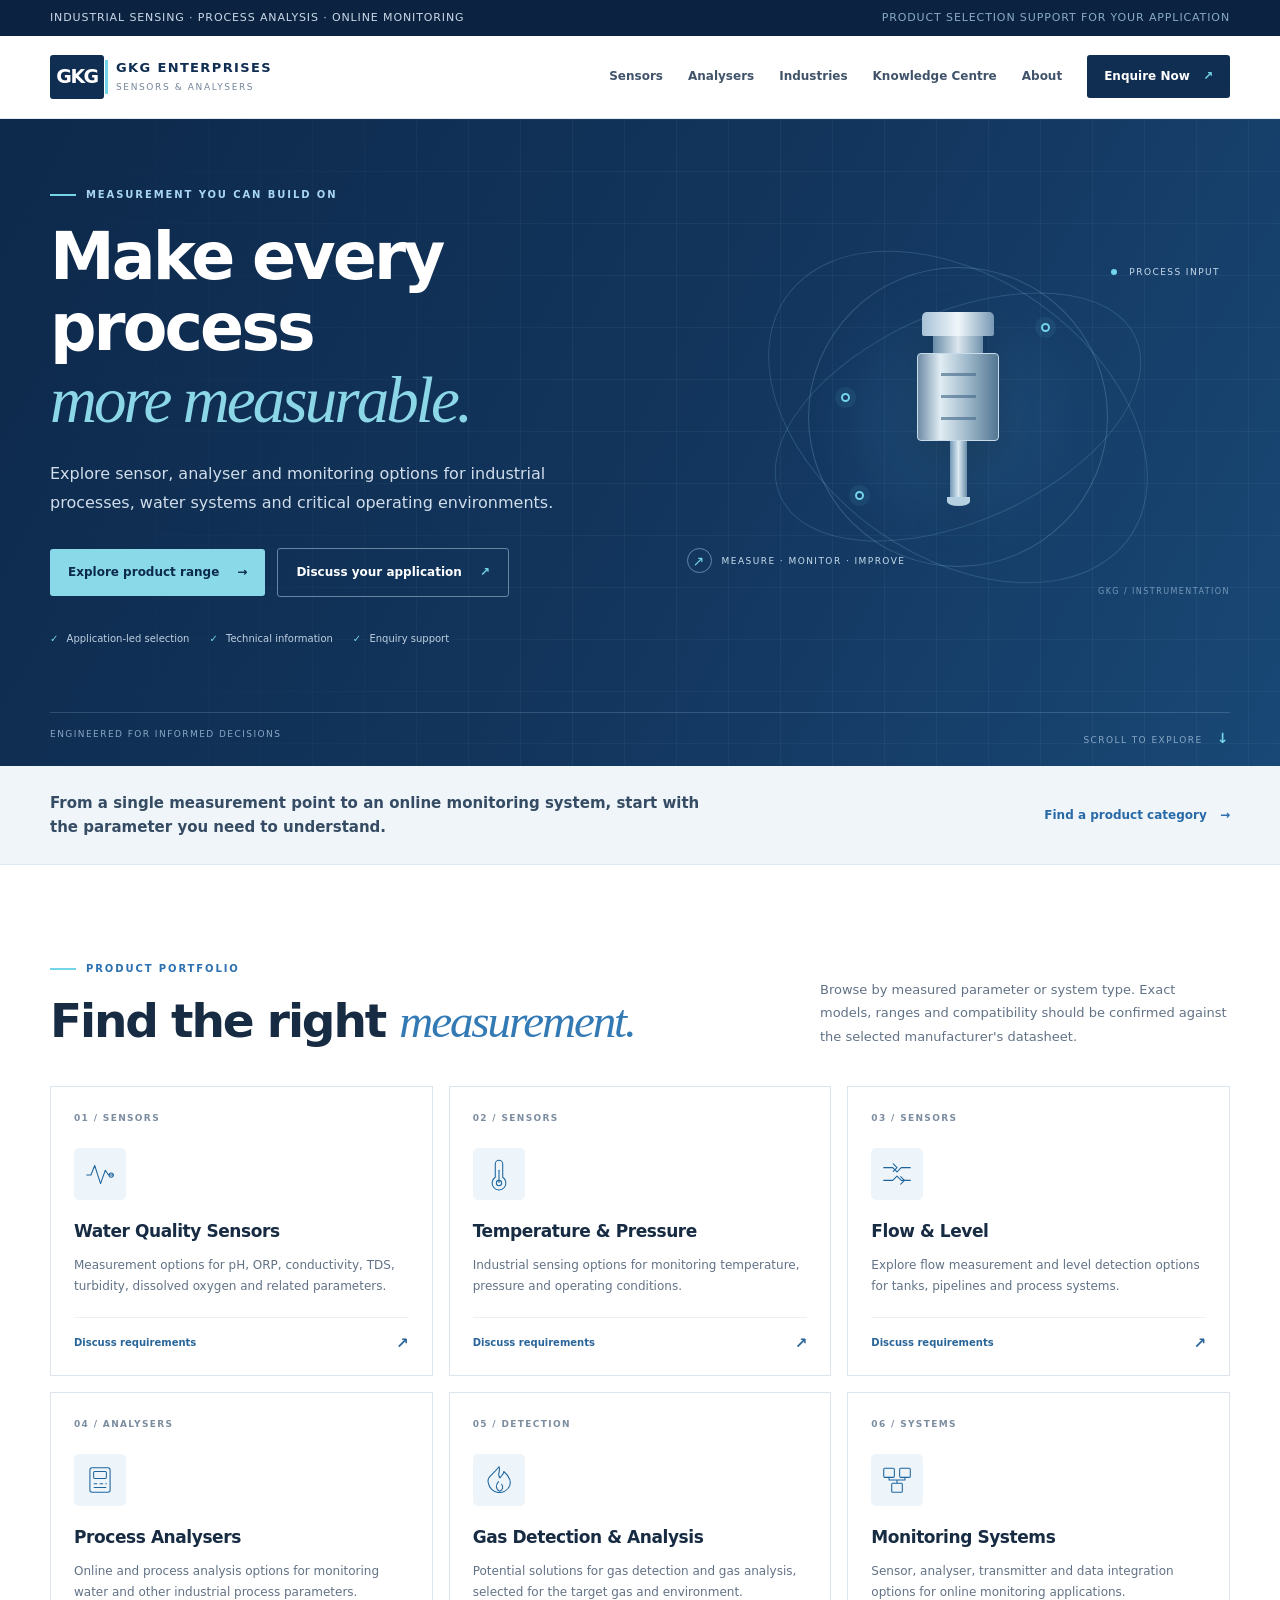
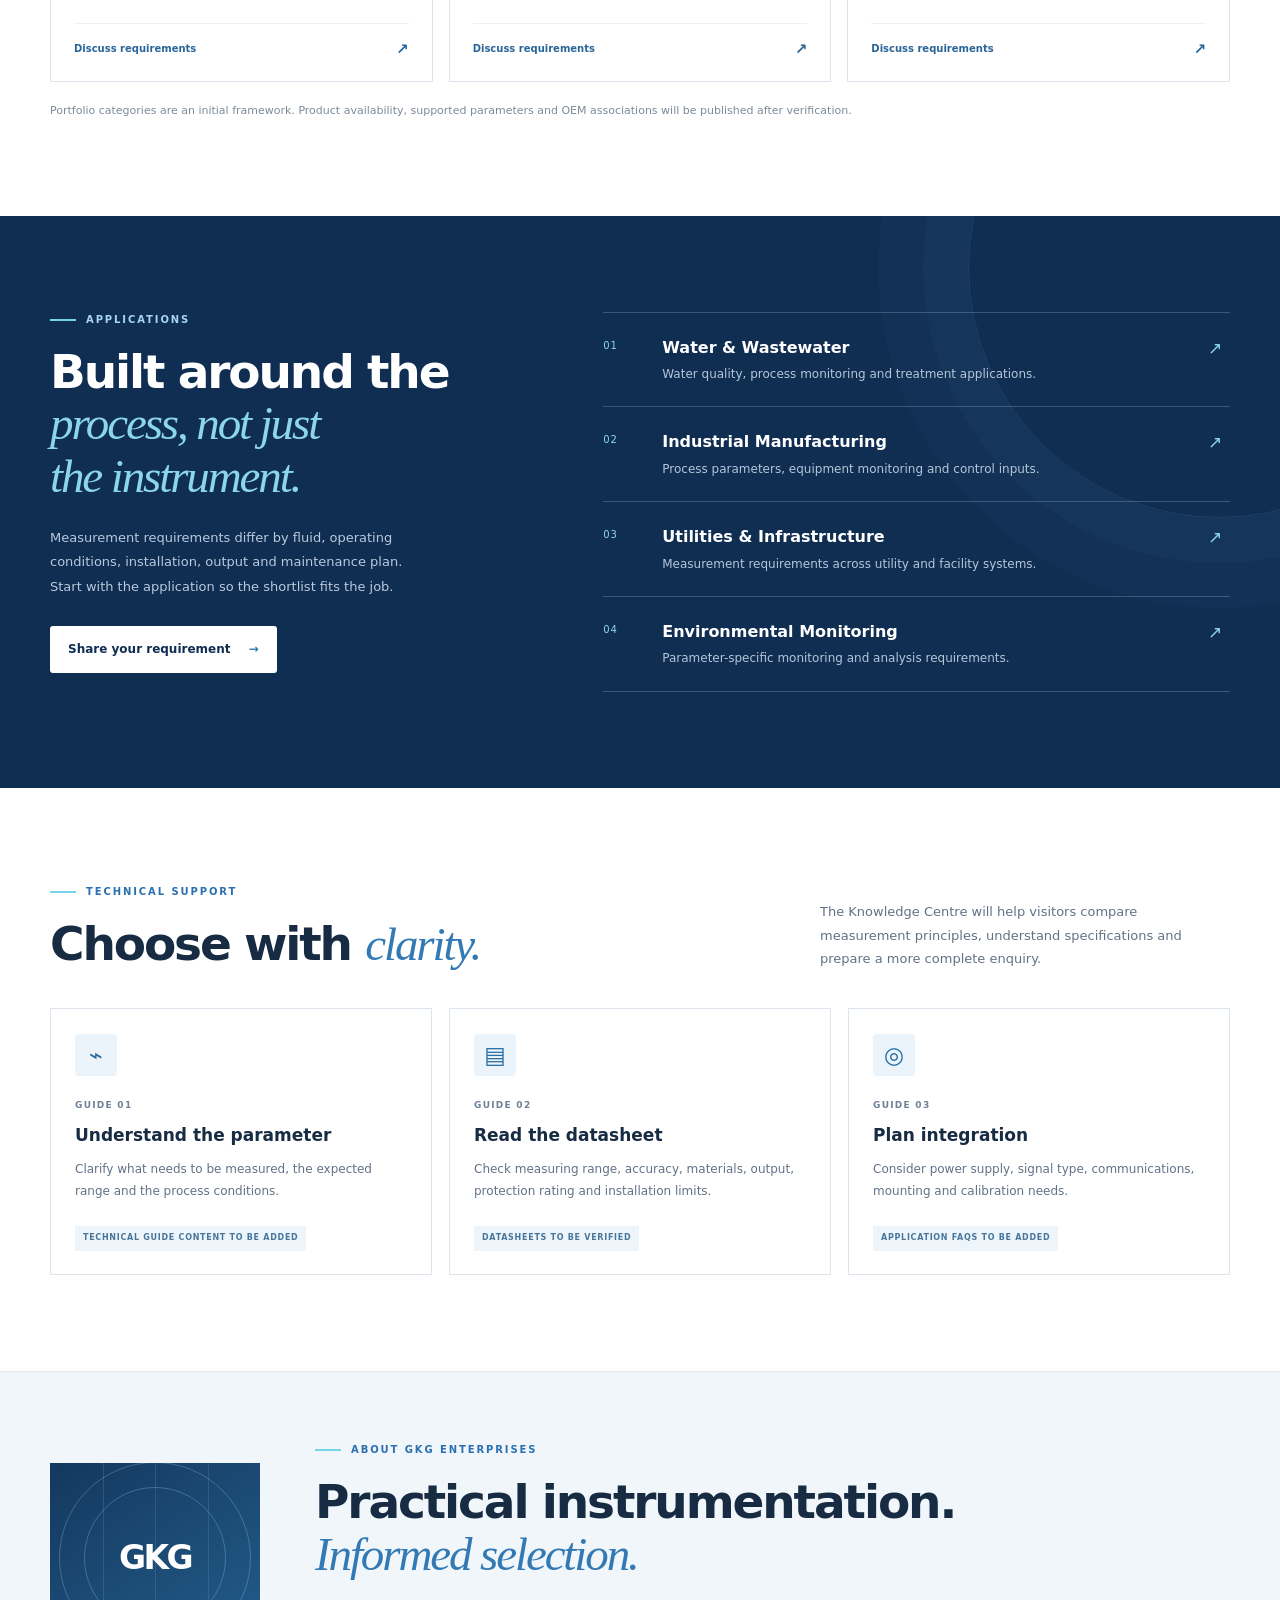
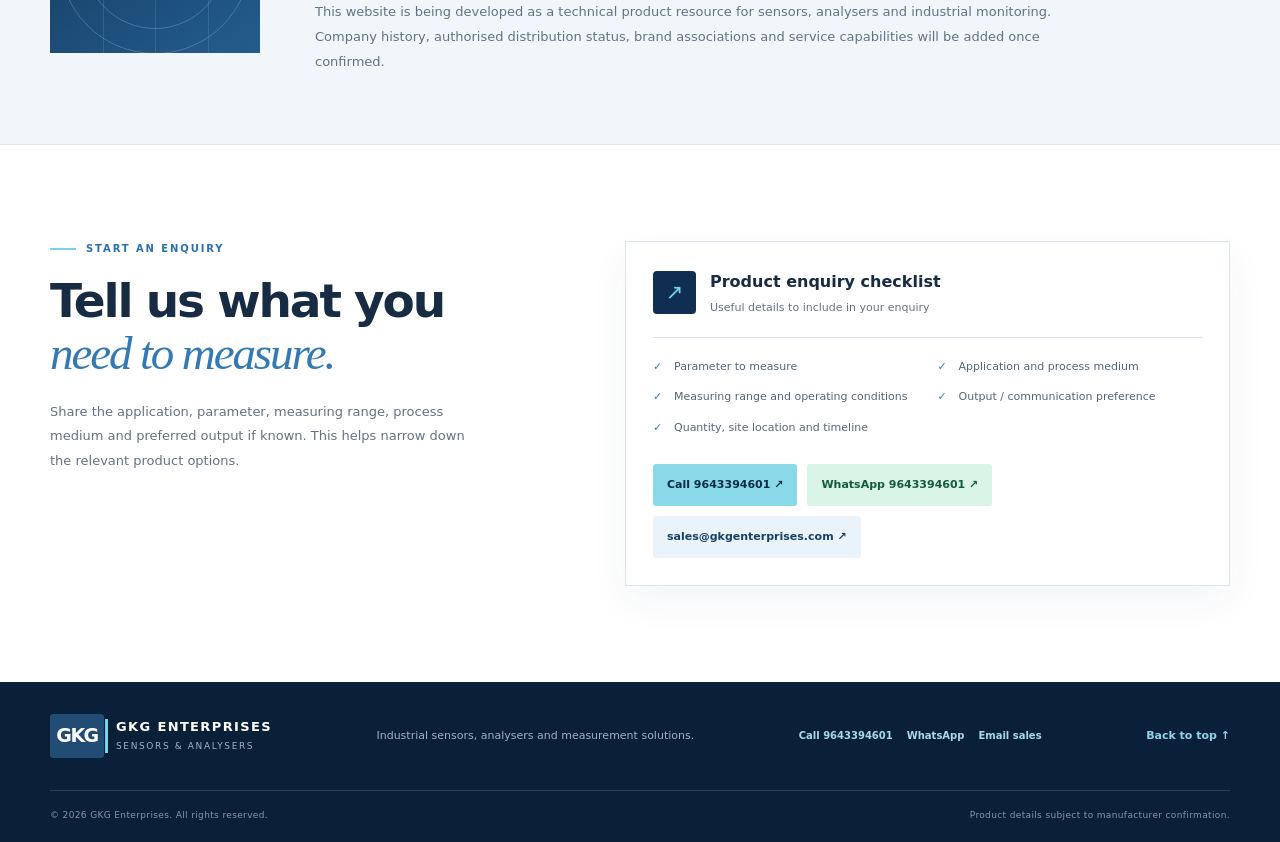
==== commit 4dff1220: "Connect product cards to detailed product pages" ====
--- a/index.html
+++ b/index.html
@@ -86,12 +86,12 @@
           <p class="section-summary">Browse by measured parameter or system type. Exact models, ranges and compatibility should be confirmed against the selected manufacturer's datasheet.</p>
         </div>
         <div class="product-grid">
-          <a class="product-card" id="sensors" href="#contact"><span class="card-number">01 / SENSORS</span><div class="product-icon icon-wave" aria-hidden="true"><svg viewBox="0 0 64 64"><path d="M7 34h8l7-18 11 34 9-25 6 9h9"/><circle cx="53" cy="34" r="4"/></svg></div><h3>Water Quality Sensors</h3><p>Measurement options for pH, ORP, conductivity, TDS, turbidity, dissolved oxygen and related parameters.</p><span class="card-link">Discuss requirements <b>↗</b></span></a>
-          <a class="product-card" href="#contact"><span class="card-number">02 / SENSORS</span><div class="product-icon icon-thermo" aria-hidden="true"><svg viewBox="0 0 64 64"><path d="M25 38V13a7 7 0 0 1 14 0v25a13 13 0 1 1-14 0Z"/><path d="M32 25v23"/><circle cx="32" cy="49" r="5"/></svg></div><h3>Temperature & Pressure</h3><p>Industrial sensing options for monitoring temperature, pressure and operating conditions.</p><span class="card-link">Discuss requirements <b>↗</b></span></a>
-          <a class="product-card" href="#contact"><span class="card-number">03 / SENSORS</span><div class="product-icon icon-flow" aria-hidden="true"><svg viewBox="0 0 64 64"><path d="M7 20h17l8 8 8-8h17M7 44h17l8-8 8 8h17"/><path d="M25 13l7 7-7 7M39 37l7 7-7 7"/></svg></div><h3>Flow & Level</h3><p>Explore flow measurement and level detection options for tanks, pipelines and process systems.</p><span class="card-link">Discuss requirements <b>↗</b></span></a>
-          <a class="product-card" id="analysers" href="#contact"><span class="card-number">04 / ANALYSERS</span><div class="product-icon icon-analyser" aria-hidden="true"><svg viewBox="0 0 64 64"><rect x="13" y="9" width="38" height="46" rx="4"/><rect x="20" y="16" width="24" height="13" rx="2"/><path d="M21 39h5m6 0h5m6 0h1M21 46h22"/></svg></div><h3>Process Analysers</h3><p>Online and process analysis options for monitoring water and other industrial process parameters.</p><span class="card-link">Discuss requirements <b>↗</b></span></a>
-          <a class="product-card" href="#contact"><span class="card-number">05 / DETECTION</span><div class="product-icon icon-gas" aria-hidden="true"><svg viewBox="0 0 64 64"><path d="M32 7c4 10-5 13 2 21 3-5 7-7 7-12 9 8 15 17 11 27a21 21 0 0 1-40-5C8 26 22 21 32 7Z"/><path d="M31 35c-6 7-5 15 2 18 6-2 8-8 4-13"/></svg></div><h3>Gas Detection & Analysis</h3><p>Potential solutions for gas detection and gas analysis, selected for the target gas and environment.</p><span class="card-link">Discuss requirements <b>↗</b></span></a>
-          <a class="product-card" href="#contact"><span class="card-number">06 / SYSTEMS</span><div class="product-icon icon-system" aria-hidden="true"><svg viewBox="0 0 64 64"><rect x="7" y="10" width="20" height="17" rx="2"/><rect x="37" y="10" width="20" height="17" rx="2"/><rect x="22" y="38" width="20" height="17" rx="2"/><path d="M17 27v5h30v-5M32 32v6"/></svg></div><h3>Monitoring Systems</h3><p>Sensor, analyser, transmitter and data integration options for online monitoring applications.</p><span class="card-link">Discuss requirements <b>↗</b></span></a>
+          <a class="product-card" id="sensors" href="water-quality-sensors.html"><span class="card-number">01 / SENSORS</span><div class="product-icon icon-wave" aria-hidden="true"><svg viewBox="0 0 64 64"><path d="M7 34h8l7-18 11 34 9-25 6 9h9"/><circle cx="53" cy="34" r="4"/></svg></div><h3>Water Quality Sensors</h3><p>Measurement options for pH, ORP, conductivity, TDS, turbidity, dissolved oxygen and related parameters.</p><span class="card-link">Discuss requirements <b>↗</b></span></a>
+          <a class="product-card" href="temperature-pressure.html"><span class="card-number">02 / SENSORS</span><div class="product-icon icon-thermo" aria-hidden="true"><svg viewBox="0 0 64 64"><path d="M25 38V13a7 7 0 0 1 14 0v25a13 13 0 1 1-14 0Z"/><path d="M32 25v23"/><circle cx="32" cy="49" r="5"/></svg></div><h3>Temperature & Pressure</h3><p>Industrial sensing options for monitoring temperature, pressure and operating conditions.</p><span class="card-link">Discuss requirements <b>↗</b></span></a>
+          <a class="product-card" href="flow-level.html"><span class="card-number">03 / SENSORS</span><div class="product-icon icon-flow" aria-hidden="true"><svg viewBox="0 0 64 64"><path d="M7 20h17l8 8 8-8h17M7 44h17l8-8 8 8h17"/><path d="M25 13l7 7-7 7M39 37l7 7-7 7"/></svg></div><h3>Flow & Level</h3><p>Explore flow measurement and level detection options for tanks, pipelines and process systems.</p><span class="card-link">Discuss requirements <b>↗</b></span></a>
+          <a class="product-card" id="analysers" href="process-analysers.html"><span class="card-number">04 / ANALYSERS</span><div class="product-icon icon-analyser" aria-hidden="true"><svg viewBox="0 0 64 64"><rect x="13" y="9" width="38" height="46" rx="4"/><rect x="20" y="16" width="24" height="13" rx="2"/><path d="M21 39h5m6 0h5m6 0h1M21 46h22"/></svg></div><h3>Process Analysers</h3><p>Online and process analysis options for monitoring water and other industrial process parameters.</p><span class="card-link">Discuss requirements <b>↗</b></span></a>
+          <a class="product-card" href="gas-detection-analysis.html"><span class="card-number">05 / DETECTION</span><div class="product-icon icon-gas" aria-hidden="true"><svg viewBox="0 0 64 64"><path d="M32 7c4 10-5 13 2 21 3-5 7-7 7-12 9 8 15 17 11 27a21 21 0 0 1-40-5C8 26 22 21 32 7Z"/><path d="M31 35c-6 7-5 15 2 18 6-2 8-8 4-13"/></svg></div><h3>Gas Detection & Analysis</h3><p>Potential solutions for gas detection and gas analysis, selected for the target gas and environment.</p><span class="card-link">Discuss requirements <b>↗</b></span></a>
+          <a class="product-card" href="monitoring-systems.html"><span class="card-number">06 / SYSTEMS</span><div class="product-icon icon-system" aria-hidden="true"><svg viewBox="0 0 64 64"><rect x="7" y="10" width="20" height="17" rx="2"/><rect x="37" y="10" width="20" height="17" rx="2"/><rect x="22" y="38" width="20" height="17" rx="2"/><path d="M17 27v5h30v-5M32 32v6"/></svg></div><h3>Monitoring Systems</h3><p>Sensor, analyser, transmitter and data integration options for online monitoring applications.</p><span class="card-link">Discuss requirements <b>↗</b></span></a>
         </div>
         <p class="disclaimer-note">Portfolio categories are an initial framework. Product availability, supported parameters and OEM associations will be published after verification.</p>
       </div>
--- a/assets/css/style.css
+++ b/assets/css/style.css
@@ -1 +1,44 @@
-:root{--navy:#102d52;--navy-2:#173e6a;--blue:#2869a8;--cyan:#75d5e8;--ink:#172b43;--muted:#627286;--paper:#f5f8fb;--line:#dce5ed;--white:#fff;--max:1180px;--radius:8px}*{box-sizing:border-box}html{scroll-behavior:smooth;scroll-padding-top:90px}body{margin:0;color:var(--ink);font-family:Inter,ui-sans-serif,system-ui,-apple-system,BlinkMacSystemFont,"Segoe UI",sans-serif;line-height:1.6;background:#fff}a{color:inherit;text-decoration:none}button,a{-webkit-tap-highlight-color:transparent}button{font:inherit}.container{width:min(var(--max),calc(100% - 48px));margin-inline:auto}.skip-link{position:absolute;top:-50px;left:12px;z-index:100;background:#fff;padding:10px 14px;color:var(--navy)}.skip-link:focus{top:12px}.sr-only{position:absolute;width:1px;height:1px;padding:0;margin:-1px;overflow:hidden;clip:rect(0,0,0,0);white-space:nowrap;border:0}.topbar{background:#0b2340;color:#c9d8e8;font-size:11px;letter-spacing:.08em;text-transform:uppercase}.topbar-inner{display:flex;justify-content:space-between;gap:20px;padding:9px 0}.topbar-note{color:#89a9c7}.site-header{position:sticky;top:0;z-index:30;background:rgba(255,255,255,.96);backdrop-filter:blur(12px);border-bottom:1px solid rgba(220,229,237,.85)}.nav-wrap{min-height:82px;display:flex;align-items:center;justify-content:space-between;gap:30px}.brand{display:flex;align-items:center;gap:12px;flex-shrink:0}.brand-mark{display:grid;place-items:center;width:54px;height:44px;background:var(--navy);color:#fff;font-weight:850;font-size:19px;letter-spacing:-.08em;border-radius:3px;position:relative}.brand-mark:after{content:"";position:absolute;right:-4px;top:5px;bottom:5px;width:3px;background:var(--cyan)}.brand-copy{display:flex;flex-direction:column;line-height:1.25}.brand-copy strong{font-size:13px;letter-spacing:.105em;color:var(--navy)}.brand-copy small{font-size:9px;letter-spacing:.18em;color:#74869a;margin-top:5px}.primary-nav{display:flex;align-items:center;gap:25px;font-size:12px;font-weight:650;color:#40536a}.primary-nav>a:not(.nav-cta):hover{color:var(--blue)}.nav-cta{background:var(--navy);color:white;padding:12px 17px;border-radius:3px}.nav-cta span{margin-left:9px;color:var(--cyan)}.menu-toggle{display:none;border:1px solid var(--line);background:white;width:44px;height:42px;border-radius:4px;padding:10px;cursor:pointer}.menu-toggle span:not(.sr-only){display:block;height:2px;background:var(--navy);margin:4px 0}.hero{position:relative;overflow:hidden;background:linear-gradient(118deg,#0d294b 0%,#13365e 56%,#194876 100%);color:white;min-height:575px}.hero-grid{position:absolute;inset:0;background-image:linear-gradient(rgba(174,213,240,.055) 1px,transparent 1px),linear-gradient(90deg,rgba(174,213,240,.055) 1px,transparent 1px);background-size:52px 52px;mask-image:linear-gradient(90deg,transparent,#000 45%,#000)}.hero-layout{position:relative;z-index:1;display:grid;grid-template-columns:1.05fr .95fr;align-items:center;gap:36px;padding-top:68px;padding-bottom:65px}.eyebrow{display:flex;align-items:center;gap:10px;margin:0 0 18px;color:#2b70b0;font-size:10px;letter-spacing:.19em;font-weight:800}.hero .eyebrow,.industries-section .eyebrow{color:#a8d5f1}.eyebrow-line{display:inline-block;width:26px;height:2px;background:var(--cyan)}h1,h2,h3,p{margin-top:0}h1,h2{font-weight:650;letter-spacing:-.045em;line-height:1.1}h1{font-size:clamp(40px,5.1vw,65px);margin-bottom:24px}h1 em,h2 em{font-family:Georgia,"Times New Roman",serif;font-weight:400;color:#8bd7e7} .hero-intro{max-width:520px;color:#d0ddeb;font-size:16px;line-height:1.8;margin-bottom:30px}.hero-actions{display:flex;flex-wrap:wrap;align-items:center;gap:12px}.button{display:inline-flex;align-items:center;justify-content:center;gap:18px;padding:14px 18px;border-radius:3px;font-size:12px;font-weight:750;transition:transform .2s,background .2s}.button:hover{transform:translateY(-2px)}.button-primary{background:#8ad9e9;color:#0c2a4b}.button-quiet{border:1px solid #6885a4;color:#fff}.button-quiet span{color:var(--cyan)}.hero-points{display:flex;flex-wrap:wrap;gap:20px;margin-top:34px;color:#bed0e1;font-size:10px}.hero-points i{font-style:normal;color:var(--cyan);margin-right:5px}.hero-visual{position:relative;min-height:365px;display:grid;place-items:center}.visual-core{width:300px;height:300px;position:relative;border-radius:50%;display:grid;place-items:center;background:radial-gradient(circle,rgba(100,177,224,.16),rgba(41,94,143,.07) 55%,transparent 70%);border:1px solid rgba(145,199,232,.25)}.visual-orbit{position:absolute;border:1px solid rgba(135,199,230,.2);border-radius:50%;transform:rotate(-24deg)}.orbit-one{width:390px;height:210px}.orbit-two{width:420px;height:280px;transform:rotate(35deg)}.sensor-illustration{height:210px;width:95px;position:relative;display:flex;flex-direction:column;align-items:center;filter:drop-shadow(0 16px 18px rgba(0,0,0,.18));z-index:2}.sensor-cap{height:24px;width:72px;background:linear-gradient(90deg,#a7c2d7,#f0f7fa,#7899b5);border-radius:5px 5px 2px 2px}.sensor-neck{width:50px;height:17px;background:linear-gradient(90deg,#688ba8,#dce7ee,#6f92ad)}.sensor-body{width:82px;height:88px;background:linear-gradient(90deg,#6e8ca7,#e1edf3 28%,#9eb8ca 62%,#527692);border:1px solid #c7dce8;display:flex;flex-direction:column;align-items:center;justify-content:space-evenly;border-radius:4px}.sensor-body span{width:35px;height:3px;background:#496d8c;opacity:.65}.sensor-probe{height:56px;width:17px;background:linear-gradient(90deg,#7197b5,#dbeaf2,#6a8da8)}.sensor-tip{height:9px;width:23px;border-radius:0 0 50% 50%;background:#b5d0e1}.signal{position:absolute;width:9px;height:9px;border:2px solid var(--cyan);border-radius:50%;box-shadow:0 0 0 6px rgba(117,213,232,.08)}.signal-a{top:55px;right:57px}.signal-b{bottom:66px;left:46px}.signal-c{top:125px;left:32px}.visual-label{position:absolute;font-size:9px;letter-spacing:.16em;color:#c8dced}.label-top{top:31px;right:10px}.status-dot{display:inline-block;width:6px;height:6px;border-radius:50%;background:var(--cyan);margin-right:8px}.label-bottom{bottom:26px;left:0;display:flex;align-items:center;gap:10px}.label-icon{display:grid;place-items:center;width:25px;height:25px;border:1px solid #6285a6;border-radius:50%;color:var(--cyan);font-size:14px}.visual-coordinate{position:absolute;right:0;bottom:0;color:#7597b8;font-size:8px;letter-spacing:.18em}.hero-bottom{position:relative;z-index:1;border-top:1px solid rgba(190,217,237,.19);padding:14px 0 17px;display:flex;justify-content:space-between;color:#89a7c5;font-size:9px;letter-spacing:.16em}.scroll-cue b{font-size:14px;color:var(--cyan);margin-left:10px}.intro-strip{background:#f0f5f9;border-bottom:1px solid #e1e9f0}.intro-strip-inner{min-height:98px;display:flex;align-items:center;justify-content:space-between;gap:35px}.intro-strip p{max-width:650px;margin:0;font-size:15px;font-weight:550;color:#354c64}.text-link{font-size:12px;font-weight:800;color:var(--blue);white-space:nowrap}.text-link span{margin-left:9px}.section{padding:96px 0}.section-heading{display:flex;align-items:flex-end;justify-content:space-between;gap:36px;margin-bottom:38px}.section-heading h2,.industries-copy h2,.about-layout h2,.contact-layout h2{font-size:clamp(32px,4vw,47px);margin-bottom:0}.section-heading h2 em,.about-layout h2 em,.contact-layout h2 em{color:#337ab5}.section-summary{max-width:410px;margin:0;color:var(--muted);font-size:13px;line-height:1.8}.product-grid{display:grid;grid-template-columns:repeat(3,minmax(0,1fr));gap:16px}.product-card{min-height:290px;border:1px solid var(--line);padding:24px 23px 20px;display:flex;flex-direction:column;position:relative;background:white;transition:border-color .2s,box-shadow .2s,transform .2s}.product-card:hover{border-color:#8bb5d8;box-shadow:0 14px 35px rgba(23,62,106,.08);transform:translateY(-3px)}.card-number{font-size:9px;letter-spacing:.15em;color:#7c8da0;font-weight:800}.product-icon{width:52px;height:52px;display:grid;place-items:center;margin:23px 0 18px;background:#edf5fa;color:#1e659d;border-radius:5px}.product-icon svg{width:34px;height:34px;fill:none;stroke:currentColor;stroke-width:2;stroke-linecap:round;stroke-linejoin:round}.product-card h3{font-size:17px;letter-spacing:-.025em;margin-bottom:9px}.product-card p{font-size:12px;line-height:1.75;color:var(--muted);margin-bottom:18px}.card-link{margin-top:auto;display:flex;justify-content:space-between;align-items:center;padding-top:13px;border-top:1px solid #edf1f5;font-size:10px;color:#2a6599;font-weight:800}.card-link b{font-size:15px}.disclaimer-note{margin:20px 0 0;color:#7c8b9a;font-size:11px}.industries-section{background:var(--navy);color:white;position:relative;overflow:hidden}.industries-section:after{content:"";position:absolute;width:500px;height:500px;right:-190px;top:-200px;border:1px solid rgba(134,191,226,.13);border-radius:50%;box-shadow:0 0 0 45px rgba(134,191,226,.025),0 0 0 90px rgba(134,191,226,.025)}.industries-layout{position:relative;z-index:1;display:grid;grid-template-columns:.85fr 1.15fr;gap:90px}.industries-copy h2{margin-bottom:23px}.industries-copy>p:not(.eyebrow){max-width:370px;color:#b9cadd;font-size:13px;line-height:1.9;margin-bottom:26px}.button-light{background:#fff;color:var(--navy)}.button-light span{color:#2c7cb7}.industry-list{border-top:1px solid rgba(196,219,238,.24)}.industry-item{display:grid;grid-template-columns:42px 1fr 22px;align-items:start;gap:17px;padding:22px 0;border-bottom:1px solid rgba(196,219,238,.24)}.industry-no{font-size:10px;color:#8ed7e8;letter-spacing:.08em;padding-top:3px}.industry-item h3{font-size:16px;font-weight:600;margin-bottom:5px}.industry-item p{font-size:12px;color:#b4c7da;margin:0}.industry-arrow{color:#8ed7e8;font-size:17px}.process-grid{display:grid;grid-template-columns:repeat(3,minmax(0,1fr));gap:17px}.process-card{padding:25px 24px 23px;border:1px solid var(--line);background:#fff;min-height:260px}.process-icon{display:grid;place-items:center;width:42px;height:42px;background:#eaf4fa;color:#286da4;font-size:23px;border-radius:4px;margin-bottom:22px}.process-step{display:block;color:#6e8196;font-size:9px;font-weight:800;letter-spacing:.14em;margin-bottom:9px}.process-card h3{font-size:17px;margin-bottom:10px}.process-card p{font-size:12px;color:var(--muted);line-height:1.8;margin-bottom:20px}.coming-soon{display:inline-block;font-size:8px;font-weight:800;letter-spacing:.09em;color:#47769c;background:#eef5fa;padding:6px 8px}.about-band{background:#f1f6fa;border-block:1px solid #e1eaf1;padding:70px 0}.about-layout{display:grid;grid-template-columns:210px 1fr;align-items:center;gap:55px}.about-symbol{height:190px;background:linear-gradient(145deg,#14385e,#235d8c);display:flex;align-items:center;justify-content:center;position:relative;overflow:hidden}.about-symbol:before,.about-symbol:after{content:"";position:absolute;width:190px;height:190px;border:1px solid rgba(163,220,241,.28);border-radius:50%}.about-symbol:after{width:140px;height:140px}.about-symbol span{z-index:1;font-size:33px;font-weight:900;letter-spacing:-.08em;color:#fff}.about-symbol i{position:absolute;bottom:0;width:1px;height:100%;background:rgba(163,220,241,.15)}.about-symbol i:nth-of-type(1){left:25%}.about-symbol i:nth-of-type(2){left:50%}.about-symbol i:nth-of-type(3){left:75%}.about-layout h2{margin-bottom:18px}.about-layout>div:last-child>p:last-child{max-width:740px;color:var(--muted);font-size:13px;line-height:1.9;margin:20px 0 0}.contact-layout{display:grid;grid-template-columns:.9fr 1.1fr;gap:80px;align-items:start}.contact-layout h2{margin-bottom:20px}.contact-layout>div:first-child>p:last-child{max-width:440px;color:var(--muted);font-size:13px;line-height:1.9}.contact-panel{border:1px solid var(--line);padding:27px;background:#fff;box-shadow:0 15px 38px rgba(23,62,106,.05)}.contact-panel-head{display:flex;gap:14px;align-items:center;padding-bottom:20px;border-bottom:1px solid var(--line)}.contact-panel-icon{display:grid;place-items:center;width:43px;height:43px;background:var(--navy);color:var(--cyan);font-size:21px;border-radius:4px}.contact-panel h3{font-size:16px;margin:0 0 4px}.contact-panel-head p{font-size:11px;color:var(--muted);margin:0}.checklist{list-style:none;padding:20px 0;margin:0;display:grid;grid-template-columns:1fr 1fr;gap:13px 20px}.checklist li{font-size:11px;color:#52667b;padding-left:21px;position:relative}.checklist li:before{content:"✓";position:absolute;left:0;top:0;color:#2c83a7;font-weight:900}.contact-notice{background:#f1f6fa;border-left:3px solid #3c84b4;padding:14px 16px}.contact-notice strong{font-size:11px;color:var(--navy)}.contact-notice p{font-size:11px;line-height:1.7;color:var(--muted);margin:5px 0 0}.site-footer{background:#0a2039;color:#d6e2ed}.footer-main{display:flex;align-items:center;justify-content:space-between;gap:24px;padding:32px 0;border-bottom:1px solid rgba(198,220,238,.17)}.brand-footer .brand-mark{background:#214c74}.brand-footer .brand-copy strong{color:#fff}.brand-footer .brand-copy small{color:#9bb4ca}.footer-main>p{margin:0;color:#9eb2c7;font-size:11px}.footer-top{font-size:11px;color:#8ed7e8;font-weight:750}.footer-bottom{display:flex;justify-content:space-between;gap:20px;padding:17px 0 20px;color:#7f99b3;font-size:9px;letter-spacing:.04em}@media(max-width:1000px){.primary-nav{gap:15px}.primary-nav>a{font-size:11px}.nav-wrap{gap:18px}.hero-layout{gap:10px}.industries-layout{gap:50px}.contact-layout{gap:45px}}@media(max-width:800px){.container{width:min(var(--max),calc(100% - 36px))}.topbar-note{display:none}.nav-wrap{min-height:72px}.menu-toggle{display:block}.primary-nav{display:none;position:absolute;top:100%;left:0;right:0;padding:14px 22px 22px;background:white;border-bottom:1px solid var(--line);box-shadow:0 15px 25px rgba(16,45,82,.08);align-items:stretch;gap:0}.primary-nav.is-open{display:flex;flex-direction:column}.primary-nav>a{padding:12px 4px;font-size:13px}.primary-nav .nav-cta{margin-top:7px;padding:13px 15px}.hero-layout{grid-template-columns:1fr;padding-top:57px;padding-bottom:35px}.hero-copy{max-width:640px}.hero-visual{min-height:330px;margin-top:4px}.visual-core{width:250px;height:250px}.sensor-illustration{transform:scale(.86)}.orbit-one{width:330px;height:185px}.orbit-two{width:355px;height:235px}.label-top{right:7%}.label-bottom{left:6%}.hero-bottom{font-size:8px}.section{padding:72px 0}.section-heading{align-items:flex-start;flex-direction:column;gap:18px}.section-summary{max-width:620px}.product-grid{grid-template-columns:repeat(2,minmax(0,1fr))}.industries-layout{grid-template-columns:1fr;gap:42px}.industries-copy h2 br{display:none}.process-grid{grid-template-columns:1fr}.process-card{min-height:0}.about-layout{grid-template-columns:135px 1fr;gap:28px}.about-symbol{height:155px}.about-symbol span{font-size:27px}.contact-layout{grid-template-columns:1fr;gap:30px}.contact-layout>div:first-child>p:last-child{max-width:620px}.footer-main{flex-wrap:wrap}.footer-main>p{order:3;flex-basis:100%}}@media(max-width:520px){.container{width:calc(100% - 32px)}.brand-mark{width:47px;height:40px;font-size:17px}.brand-copy strong{font-size:11px}.brand-copy small{font-size:8px}.topbar-inner{font-size:9px}.hero{min-height:auto}.hero-layout{padding-top:44px}.hero h1{font-size:42px}.hero-intro{font-size:14px}.hero-actions{align-items:stretch;flex-direction:column}.hero-actions .button{justify-content:space-between}.hero-points{gap:10px 16px;font-size:9px}.hero-visual{min-height:280px}.visual-core{width:218px;height:218px}.sensor-illustration{transform:scale(.76)}.orbit-one{width:280px;height:155px}.orbit-two{width:300px;height:205px}.visual-label{font-size:8px}.label-top{top:15px;right:0}.label-bottom{bottom:8px;left:0}.visual-coordinate{right:0;bottom:-7px;font-size:7px}.hero-bottom{gap:10px}.scroll-cue{white-space:nowrap}.intro-strip-inner{padding:24px 0;align-items:flex-start;flex-direction:column;gap:12px}.intro-strip p{font-size:13px}.section{padding:58px 0}.section-heading h2,.industries-copy h2,.about-layout h2,.contact-layout h2{font-size:34px}.product-grid{grid-template-columns:1fr}.product-card{min-height:250px;padding:21px}.product-icon{margin:17px 0 14px}.industry-item{grid-template-columns:30px 1fr 18px;gap:12px}.industry-item h3{font-size:14px}.industry-item p{font-size:11px}.about-band{padding:48px 0}.about-layout{grid-template-columns:1fr;gap:24px}.about-symbol{height:115px;width:100%;max-width:200px}.about-symbol:before{width:130px;height:130px}.about-symbol:after{width:95px;height:95px}.about-layout>div:last-child>p:last-child{font-size:12px}.contact-panel{padding:19px}.checklist{grid-template-columns:1fr;gap:12px}.footer-main{align-items:flex-start}.footer-top{margin-left:auto}.footer-bottom{flex-direction:column;gap:6px}.brand-footer .brand-copy strong{font-size:10px}}@media(prefers-reduced-motion:reduce){html{scroll-behavior:auto}*,*:before,*:after{transition:none!important;animation:none!important}}+:root{--navy:#102d52;--navy-2:#173e6a;--blue:#2869a8;--cyan:#75d5e8;--ink:#172b43;--muted:#627286;--paper:#f5f8fb;--line:#dce5ed;--white:#fff;--max:1180px;--radius:8px}*{box-sizing:border-box}html{scroll-behavior:smooth;scroll-padding-top:90px}body{margin:0;color:var(--ink);font-family:Inter,ui-sans-serif,system-ui,-apple-system,BlinkMacSystemFont,"Segoe UI",sans-serif;line-height:1.6;background:#fff}a{color:inherit;text-decoration:none}button,a{-webkit-tap-highlight-color:transparent}button{font:inherit}.container{width:min(var(--max),calc(100% - 48px));margin-inline:auto}.skip-link{position:absolute;top:-50px;left:12px;z-index:100;background:#fff;padding:10px 14px;color:var(--navy)}.skip-link:focus{top:12px}.sr-only{position:absolute;width:1px;height:1px;padding:0;margin:-1px;overflow:hidden;clip:rect(0,0,0,0);white-space:nowrap;border:0}.topbar{background:#0b2340;color:#c9d8e8;font-size:11px;letter-spacing:.08em;text-transform:uppercase}.topbar-inner{display:flex;justify-content:space-between;gap:20px;padding:9px 0}.topbar-note{color:#89a9c7}.site-header{position:sticky;top:0;z-index:30;background:rgba(255,255,255,.96);backdrop-filter:blur(12px);border-bottom:1px solid rgba(220,229,237,.85)}.nav-wrap{min-height:82px;display:flex;align-items:center;justify-content:space-between;gap:30px}.brand{display:flex;align-items:center;gap:12px;flex-shrink:0}.brand-mark{display:grid;place-items:center;width:54px;height:44px;background:var(--navy);color:#fff;font-weight:850;font-size:19px;letter-spacing:-.08em;border-radius:3px;position:relative}.brand-mark:after{content:"";position:absolute;right:-4px;top:5px;bottom:5px;width:3px;background:var(--cyan)}.brand-copy{display:flex;flex-direction:column;line-height:1.25}.brand-copy strong{font-size:13px;letter-spacing:.105em;color:var(--navy)}.brand-copy small{font-size:9px;letter-spacing:.18em;color:#74869a;margin-top:5px}.primary-nav{display:flex;align-items:center;gap:25px;font-size:12px;font-weight:650;color:#40536a}.primary-nav>a:not(.nav-cta):hover{color:var(--blue)}.nav-cta{background:var(--navy);color:white;padding:12px 17px;border-radius:3px}.nav-cta span{margin-left:9px;color:var(--cyan)}.menu-toggle{display:none;border:1px solid var(--line);background:white;width:44px;height:42px;border-radius:4px;padding:10px;cursor:pointer}.menu-toggle span:not(.sr-only){display:block;height:2px;background:var(--navy);margin:4px 0}.hero{position:relative;overflow:hidden;background:linear-gradient(118deg,#0d294b 0%,#13365e 56%,#194876 100%);color:white;min-height:575px}.hero-grid{position:absolute;inset:0;background-image:linear-gradient(rgba(174,213,240,.055) 1px,transparent 1px),linear-gradient(90deg,rgba(174,213,240,.055) 1px,transparent 1px);background-size:52px 52px;mask-image:linear-gradient(90deg,transparent,#000 45%,#000)}.hero-layout{position:relative;z-index:1;display:grid;grid-template-columns:1.05fr .95fr;align-items:center;gap:36px;padding-top:68px;padding-bottom:65px}.eyebrow{display:flex;align-items:center;gap:10px;margin:0 0 18px;color:#2b70b0;font-size:10px;letter-spacing:.19em;font-weight:800}.hero .eyebrow,.industries-section .eyebrow{color:#a8d5f1}.eyebrow-line{display:inline-block;width:26px;height:2px;background:var(--cyan)}h1,h2,h3,p{margin-top:0}h1,h2{font-weight:650;letter-spacing:-.045em;line-height:1.1}h1{font-size:clamp(40px,5.1vw,65px);margin-bottom:24px}h1 em,h2 em{font-family:Georgia,"Times New Roman",serif;font-weight:400;color:#8bd7e7} .hero-intro{max-width:520px;color:#d0ddeb;font-size:16px;line-height:1.8;margin-bottom:30px}.hero-actions{display:flex;flex-wrap:wrap;align-items:center;gap:12px}.button{display:inline-flex;align-items:center;justify-content:center;gap:18px;padding:14px 18px;border-radius:3px;font-size:12px;font-weight:750;transition:transform .2s,background .2s}.button:hover{transform:translateY(-2px)}.button-primary{background:#8ad9e9;color:#0c2a4b}.button-quiet{border:1px solid #6885a4;color:#fff}.button-quiet span{color:var(--cyan)}.hero-points{display:flex;flex-wrap:wrap;gap:20px;margin-top:34px;color:#bed0e1;font-size:10px}.hero-points i{font-style:normal;color:var(--cyan);margin-right:5px}.hero-visual{position:relative;min-height:365px;display:grid;place-items:center}.visual-core{width:300px;height:300px;position:relative;border-radius:50%;display:grid;place-items:center;background:radial-gradient(circle,rgba(100,177,224,.16),rgba(41,94,143,.07) 55%,transparent 70%);border:1px solid rgba(145,199,232,.25)}.visual-orbit{position:absolute;border:1px solid rgba(135,199,230,.2);border-radius:50%;transform:rotate(-24deg)}.orbit-one{width:390px;height:210px}.orbit-two{width:420px;height:280px;transform:rotate(35deg)}.sensor-illustration{height:210px;width:95px;position:relative;display:flex;flex-direction:column;align-items:center;filter:drop-shadow(0 16px 18px rgba(0,0,0,.18));z-index:2}.sensor-cap{height:24px;width:72px;background:linear-gradient(90deg,#a7c2d7,#f0f7fa,#7899b5);border-radius:5px 5px 2px 2px}.sensor-neck{width:50px;height:17px;background:linear-gradient(90deg,#688ba8,#dce7ee,#6f92ad)}.sensor-body{width:82px;height:88px;background:linear-gradient(90deg,#6e8ca7,#e1edf3 28%,#9eb8ca 62%,#527692);border:1px solid #c7dce8;display:flex;flex-direction:column;align-items:center;justify-content:space-evenly;border-radius:4px}.sensor-body span{width:35px;height:3px;background:#496d8c;opacity:.65}.sensor-probe{height:56px;width:17px;background:linear-gradient(90deg,#7197b5,#dbeaf2,#6a8da8)}.sensor-tip{height:9px;width:23px;border-radius:0 0 50% 50%;background:#b5d0e1}.signal{position:absolute;width:9px;height:9px;border:2px solid var(--cyan);border-radius:50%;box-shadow:0 0 0 6px rgba(117,213,232,.08)}.signal-a{top:55px;right:57px}.signal-b{bottom:66px;left:46px}.signal-c{top:125px;left:32px}.visual-label{position:absolute;font-size:9px;letter-spacing:.16em;color:#c8dced}.label-top{top:31px;right:10px}.status-dot{display:inline-block;width:6px;height:6px;border-radius:50%;background:var(--cyan);margin-right:8px}.label-bottom{bottom:26px;left:0;display:flex;align-items:center;gap:10px}.label-icon{display:grid;place-items:center;width:25px;height:25px;border:1px solid #6285a6;border-radius:50%;color:var(--cyan);font-size:14px}.visual-coordinate{position:absolute;right:0;bottom:0;color:#7597b8;font-size:8px;letter-spacing:.18em}.hero-bottom{position:relative;z-index:1;border-top:1px solid rgba(190,217,237,.19);padding:14px 0 17px;display:flex;justify-content:space-between;color:#89a7c5;font-size:9px;letter-spacing:.16em}.scroll-cue b{font-size:14px;color:var(--cyan);margin-left:10px}.intro-strip{background:#f0f5f9;border-bottom:1px solid #e1e9f0}.intro-strip-inner{min-height:98px;display:flex;align-items:center;justify-content:space-between;gap:35px}.intro-strip p{max-width:650px;margin:0;font-size:15px;font-weight:550;color:#354c64}.text-link{font-size:12px;font-weight:800;color:var(--blue);white-space:nowrap}.text-link span{margin-left:9px}.section{padding:96px 0}.section-heading{display:flex;align-items:flex-end;justify-content:space-between;gap:36px;margin-bottom:38px}.section-heading h2,.industries-copy h2,.about-layout h2,.contact-layout h2{font-size:clamp(32px,4vw,47px);margin-bottom:0}.section-heading h2 em,.about-layout h2 em,.contact-layout h2 em{color:#337ab5}.section-summary{max-width:410px;margin:0;color:var(--muted);font-size:13px;line-height:1.8}.product-grid{display:grid;grid-template-columns:repeat(3,minmax(0,1fr));gap:16px}.product-card{min-height:290px;border:1px solid var(--line);padding:24px 23px 20px;display:flex;flex-direction:column;position:relative;background:white;transition:border-color .2s,box-shadow .2s,transform .2s}.product-card:hover{border-color:#8bb5d8;box-shadow:0 14px 35px rgba(23,62,106,.08);transform:translateY(-3px)}.card-number{font-size:9px;letter-spacing:.15em;color:#7c8da0;font-weight:800}.product-icon{width:52px;height:52px;display:grid;place-items:center;margin:23px 0 18px;background:#edf5fa;color:#1e659d;border-radius:5px}.product-icon svg{width:34px;height:34px;fill:none;stroke:currentColor;stroke-width:2;stroke-linecap:round;stroke-linejoin:round}.product-card h3{font-size:17px;letter-spacing:-.025em;margin-bottom:9px}.product-card p{font-size:12px;line-height:1.75;color:var(--muted);margin-bottom:18px}.card-link{margin-top:auto;display:flex;justify-content:space-between;align-items:center;padding-top:13px;border-top:1px solid #edf1f5;font-size:10px;color:#2a6599;font-weight:800}.card-link b{font-size:15px}.disclaimer-note{margin:20px 0 0;color:#7c8b9a;font-size:11px}.industries-section{background:var(--navy);color:white;position:relative;overflow:hidden}.industries-section:after{content:"";position:absolute;width:500px;height:500px;right:-190px;top:-200px;border:1px solid rgba(134,191,226,.13);border-radius:50%;box-shadow:0 0 0 45px rgba(134,191,226,.025),0 0 0 90px rgba(134,191,226,.025)}.industries-layout{position:relative;z-index:1;display:grid;grid-template-columns:.85fr 1.15fr;gap:90px}.industries-copy h2{margin-bottom:23px}.industries-copy>p:not(.eyebrow){max-width:370px;color:#b9cadd;font-size:13px;line-height:1.9;margin-bottom:26px}.button-light{background:#fff;color:var(--navy)}.button-light span{color:#2c7cb7}.industry-list{border-top:1px solid rgba(196,219,238,.24)}.industry-item{display:grid;grid-template-columns:42px 1fr 22px;align-items:start;gap:17px;padding:22px 0;border-bottom:1px solid rgba(196,219,238,.24)}.industry-no{font-size:10px;color:#8ed7e8;letter-spacing:.08em;padding-top:3px}.industry-item h3{font-size:16px;font-weight:600;margin-bottom:5px}.industry-item p{font-size:12px;color:#b4c7da;margin:0}.industry-arrow{color:#8ed7e8;font-size:17px}.process-grid{display:grid;grid-template-columns:repeat(3,minmax(0,1fr));gap:17px}.process-card{padding:25px 24px 23px;border:1px solid var(--line);background:#fff;min-height:260px}.process-icon{display:grid;place-items:center;width:42px;height:42px;background:#eaf4fa;color:#286da4;font-size:23px;border-radius:4px;margin-bottom:22px}.process-step{display:block;color:#6e8196;font-size:9px;font-weight:800;letter-spacing:.14em;margin-bottom:9px}.process-card h3{font-size:17px;margin-bottom:10px}.process-card p{font-size:12px;color:var(--muted);line-height:1.8;margin-bottom:20px}.coming-soon{display:inline-block;font-size:8px;font-weight:800;letter-spacing:.09em;color:#47769c;background:#eef5fa;padding:6px 8px}.about-band{background:#f1f6fa;border-block:1px solid #e1eaf1;padding:70px 0}.about-layout{display:grid;grid-template-columns:210px 1fr;align-items:center;gap:55px}.about-symbol{height:190px;background:linear-gradient(145deg,#14385e,#235d8c);display:flex;align-items:center;justify-content:center;position:relative;overflow:hidden}.about-symbol:before,.about-symbol:after{content:"";position:absolute;width:190px;height:190px;border:1px solid rgba(163,220,241,.28);border-radius:50%}.about-symbol:after{width:140px;height:140px}.about-symbol span{z-index:1;font-size:33px;font-weight:900;letter-spacing:-.08em;color:#fff}.about-symbol i{position:absolute;bottom:0;width:1px;height:100%;background:rgba(163,220,241,.15)}.about-symbol i:nth-of-type(1){left:25%}.about-symbol i:nth-of-type(2){left:50%}.about-symbol i:nth-of-type(3){left:75%}.about-layout h2{margin-bottom:18px}.about-layout>div:last-child>p:last-child{max-width:740px;color:var(--muted);font-size:13px;line-height:1.9;margin:20px 0 0}.contact-layout{display:grid;grid-template-columns:.9fr 1.1fr;gap:80px;align-items:start}.contact-layout h2{margin-bottom:20px}.contact-layout>div:first-child>p:last-child{max-width:440px;color:var(--muted);font-size:13px;line-height:1.9}.contact-panel{border:1px solid var(--line);padding:27px;background:#fff;box-shadow:0 15px 38px rgba(23,62,106,.05)}.contact-panel-head{display:flex;gap:14px;align-items:center;padding-bottom:20px;border-bottom:1px solid var(--line)}.contact-panel-icon{display:grid;place-items:center;width:43px;height:43px;background:var(--navy);color:var(--cyan);font-size:21px;border-radius:4px}.contact-panel h3{font-size:16px;margin:0 0 4px}.contact-panel-head p{font-size:11px;color:var(--muted);margin:0}.checklist{list-style:none;padding:20px 0;margin:0;display:grid;grid-template-columns:1fr 1fr;gap:13px 20px}.checklist li{font-size:11px;color:#52667b;padding-left:21px;position:relative}.checklist li:before{content:"✓";position:absolute;left:0;top:0;color:#2c83a7;font-weight:900}.contact-notice{background:#f1f6fa;border-left:3px solid #3c84b4;padding:14px 16px}.contact-notice strong{font-size:11px;color:var(--navy)}.contact-notice p{font-size:11px;line-height:1.7;color:var(--muted);margin:5px 0 0}.site-footer{background:#0a2039;color:#d6e2ed}.footer-main{display:flex;align-items:center;justify-content:space-between;gap:24px;padding:32px 0;border-bottom:1px solid rgba(198,220,238,.17)}.brand-footer .brand-mark{background:#214c74}.brand-footer .brand-copy strong{color:#fff}.brand-footer .brand-copy small{color:#9bb4ca}.footer-main>p{margin:0;color:#9eb2c7;font-size:11px}.footer-top{font-size:11px;color:#8ed7e8;font-weight:750}.footer-bottom{display:flex;justify-content:space-between;gap:20px;padding:17px 0 20px;color:#7f99b3;font-size:9px;letter-spacing:.04em}@media(max-width:1000px){.primary-nav{gap:15px}.primary-nav>a{font-size:11px}.nav-wrap{gap:18px}.hero-layout{gap:10px}.industries-layout{gap:50px}.contact-layout{gap:45px}}@media(max-width:800px){.container{width:min(var(--max),calc(100% - 36px))}.topbar-note{display:none}.nav-wrap{min-height:72px}.menu-toggle{display:block}.primary-nav{display:none;position:absolute;top:100%;left:0;right:0;padding:14px 22px 22px;background:white;border-bottom:1px solid var(--line);box-shadow:0 15px 25px rgba(16,45,82,.08);align-items:stretch;gap:0}.primary-nav.is-open{display:flex;flex-direction:column}.primary-nav>a{padding:12px 4px;font-size:13px}.primary-nav .nav-cta{margin-top:7px;padding:13px 15px}.hero-layout{grid-template-columns:1fr;padding-top:57px;padding-bottom:35px}.hero-copy{max-width:640px}.hero-visual{min-height:330px;margin-top:4px}.visual-core{width:250px;height:250px}.sensor-illustration{transform:scale(.86)}.orbit-one{width:330px;height:185px}.orbit-two{width:355px;height:235px}.label-top{right:7%}.label-bottom{left:6%}.hero-bottom{font-size:8px}.section{padding:72px 0}.section-heading{align-items:flex-start;flex-direction:column;gap:18px}.section-summary{max-width:620px}.product-grid{grid-template-columns:repeat(2,minmax(0,1fr))}.industries-layout{grid-template-columns:1fr;gap:42px}.industries-copy h2 br{display:none}.process-grid{grid-template-columns:1fr}.process-card{min-height:0}.about-layout{grid-template-columns:135px 1fr;gap:28px}.about-symbol{height:155px}.about-symbol span{font-size:27px}.contact-layout{grid-template-columns:1fr;gap:30px}.contact-layout>div:first-child>p:last-child{max-width:620px}.footer-main{flex-wrap:wrap}.footer-main>p{order:3;flex-basis:100%}}@media(max-width:520px){.container{width:calc(100% - 32px)}.brand-mark{width:47px;height:40px;font-size:17px}.brand-copy strong{font-size:11px}.brand-copy small{font-size:8px}.topbar-inner{font-size:9px}.hero{min-height:auto}.hero-layout{padding-top:44px}.hero h1{font-size:42px}.hero-intro{font-size:14px}.hero-actions{align-items:stretch;flex-direction:column}.hero-actions .button{justify-content:space-between}.hero-points{gap:10px 16px;font-size:9px}.hero-visual{min-height:280px}.visual-core{width:218px;height:218px}.sensor-illustration{transform:scale(.76)}.orbit-one{width:280px;height:155px}.orbit-two{width:300px;height:205px}.visual-label{font-size:8px}.label-top{top:15px;right:0}.label-bottom{bottom:8px;left:0}.visual-coordinate{right:0;bottom:-7px;font-size:7px}.hero-bottom{gap:10px}.scroll-cue{white-space:nowrap}.intro-strip-inner{padding:24px 0;align-items:flex-start;flex-direction:column;gap:12px}.intro-strip p{font-size:13px}.section{padding:58px 0}.section-heading h2,.industries-copy h2,.about-layout h2,.contact-layout h2{font-size:34px}.product-grid{grid-template-columns:1fr}.product-card{min-height:250px;padding:21px}.product-icon{margin:17px 0 14px}.industry-item{grid-template-columns:30px 1fr 18px;gap:12px}.industry-item h3{font-size:14px}.industry-item p{font-size:11px}.about-band{padding:48px 0}.about-layout{grid-template-columns:1fr;gap:24px}.about-symbol{height:115px;width:100%;max-width:200px}.about-symbol:before{width:130px;height:130px}.about-symbol:after{width:95px;height:95px}.about-layout>div:last-child>p:last-child{font-size:12px}.contact-panel{padding:19px}.checklist{grid-template-columns:1fr;gap:12px}.footer-main{align-items:flex-start}.footer-top{margin-left:auto}.footer-bottom{flex-direction:column;gap:6px}.brand-footer .brand-copy strong{font-size:10px}}@media(prefers-reduced-motion:reduce){html{scroll-behavior:auto}*,*:before,*:after{transition:none!important;animation:none!important}}
+
+/* Detailed product and application pages */
+.detail-hero{background:linear-gradient(118deg,#0d294b 0%,#13365e 58%,#194876 100%);color:#fff;padding:74px 0 70px;position:relative;overflow:hidden}
+.detail-hero:after{content:"";position:absolute;right:-100px;top:-200px;width:480px;height:480px;border:1px solid rgba(145,199,232,.22);border-radius:50%;box-shadow:0 0 0 45px rgba(145,199,232,.035),0 0 0 90px rgba(145,199,232,.025);pointer-events:none}
+.detail-hero .container{position:relative;z-index:1}
+.detail-hero .eyebrow{color:#a8d5f1}
+.detail-hero h1{max-width:800px;font-size:clamp(40px,5.5vw,64px);margin-bottom:20px}
+.detail-intro{max-width:720px;color:#d0ddeb;font-size:16px;line-height:1.8}
+.detail-actions{display:flex;flex-wrap:wrap;align-items:center;gap:12px;margin-top:26px}
+.button-outline{border:1px solid #91acc6;color:#fff}
+.button-whatsapp{background:#d8f5e5;color:#155b3b}
+.button-email{background:#eaf2fa;color:#183f66}
+.detail-phone{color:#d9e7f3;font-size:12px;font-weight:750;padding:12px 4px}
+.detail-content{padding-top:78px}
+.detail-layout{display:grid;grid-template-columns:minmax(0,1fr) 300px;gap:65px;align-items:start}
+.detail-main>h2,.faq-layout>div:first-child h2{font-size:clamp(31px,3.8vw,43px);letter-spacing:-.04em;line-height:1.13;margin-bottom:32px}
+.detail-main>h2 em,.faq-layout h2 em{font-family:Georgia,"Times New Roman",serif;color:#337ab5;font-weight:400}
+.detail-block{display:grid;grid-template-columns:48px 1fr;gap:20px;padding:24px 0;border-top:1px solid var(--line)}
+.detail-index{color:#2c83a7;font-size:11px;letter-spacing:.12em;font-weight:850;padding-top:5px}
+.detail-block h2{font-size:19px;letter-spacing:-.02em;margin-bottom:8px}
+.detail-block p{font-size:13px;color:var(--muted);line-height:1.9;margin:0}
+.detail-aside{position:sticky;top:110px;background:#f1f6fa;border:1px solid #dfe9f1;padding:24px}
+.aside-kicker{font-size:9px;letter-spacing:.15em;font-weight:850;color:#397aa9}
+.detail-aside h2{font-size:25px;line-height:1.15;letter-spacing:-.03em;margin:15px 0 10px}
+.detail-aside>p{font-size:12px;color:var(--muted);line-height:1.8}
+.aside-contact{display:flex;flex-direction:column;gap:4px;padding:13px 0;border-top:1px solid #d9e4ed}
+.aside-contact span{font-size:10px;color:#74869a}
+.aside-contact strong{font-size:12px;overflow-wrap:anywhere;color:#174c79}
+.faq-section{background:#f5f8fb;border-top:1px solid var(--line)}
+.faq-layout{display:grid;grid-template-columns:.75fr 1.25fr;gap:65px}
+.faq-list{border-top:1px solid var(--line)}
+.faq-item{border-bottom:1px solid var(--line);padding:18px 0}
+.faq-item summary{cursor:pointer;font-weight:750;font-size:14px;list-style:none;position:relative;padding-right:28px}
+.faq-item summary::-webkit-details-marker{display:none}
+.faq-item summary:after{content:"+";position:absolute;right:2px;top:-3px;font-size:22px;color:#2c83a7;font-weight:400}
+.faq-item[open] summary:after{content:"−"}
+.faq-item p{font-size:12px;color:var(--muted);line-height:1.8;margin:12px 24px 0 0}
+.contact-actions{display:flex;flex-wrap:wrap;gap:10px;margin-top:8px}
+.contact-actions .button{font-size:11px;padding:12px 14px}
+.footer-contacts{display:flex;flex-wrap:wrap;gap:14px;font-size:10px;font-weight:750}
+.footer-contacts a{color:#a7dbe9}
+@media(max-width:800px){.detail-layout,.faq-layout{grid-template-columns:1fr;gap:32px}.detail-aside{position:static}.detail-hero{padding:58px 0}.detail-content{padding-top:58px}}
+@media(max-width:520px){.detail-hero h1{font-size:39px}.detail-intro{font-size:14px}.detail-actions{align-items:stretch;flex-direction:column}.detail-actions .button{justify-content:space-between}.detail-phone{padding:8px 0}.detail-block{grid-template-columns:32px 1fr;gap:12px}.detail-block h2{font-size:17px}.detail-aside{padding:19px}.faq-layout{gap:18px}.footer-contacts{order:4;flex-basis:100%}}
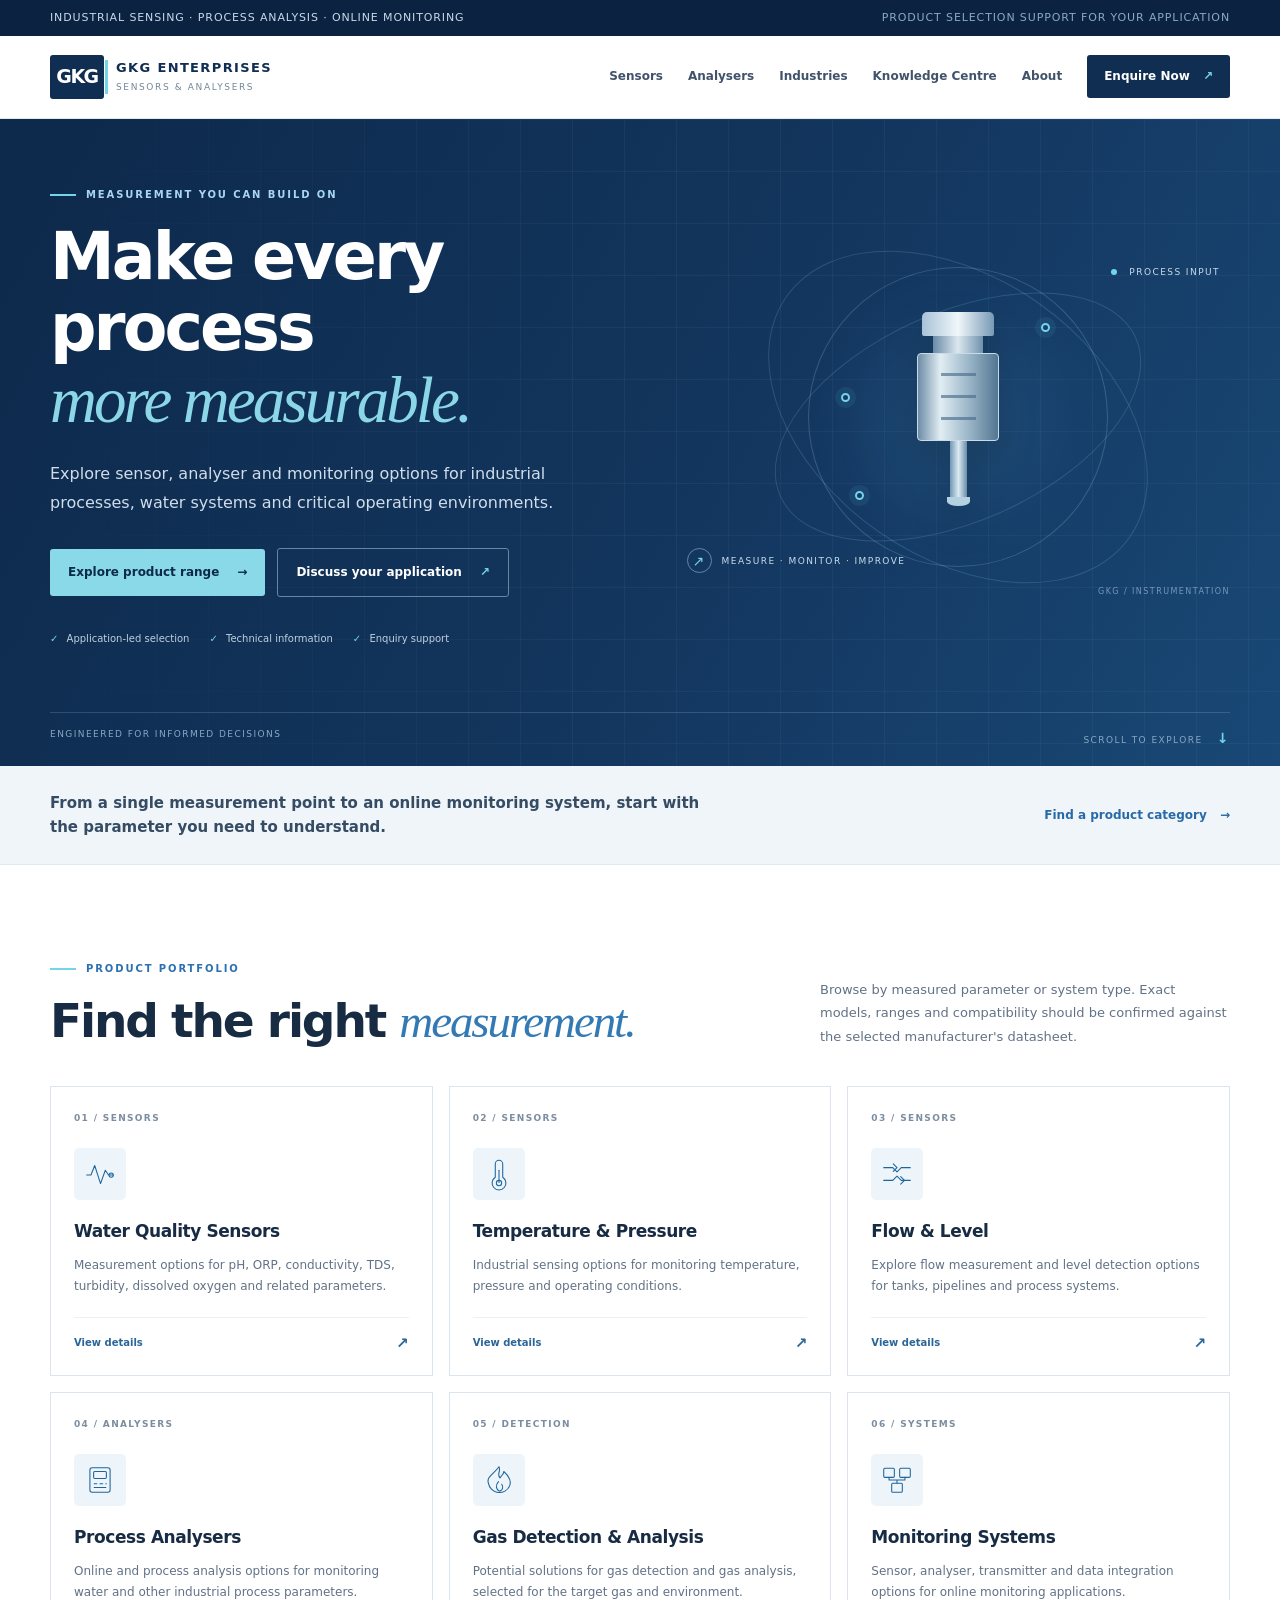
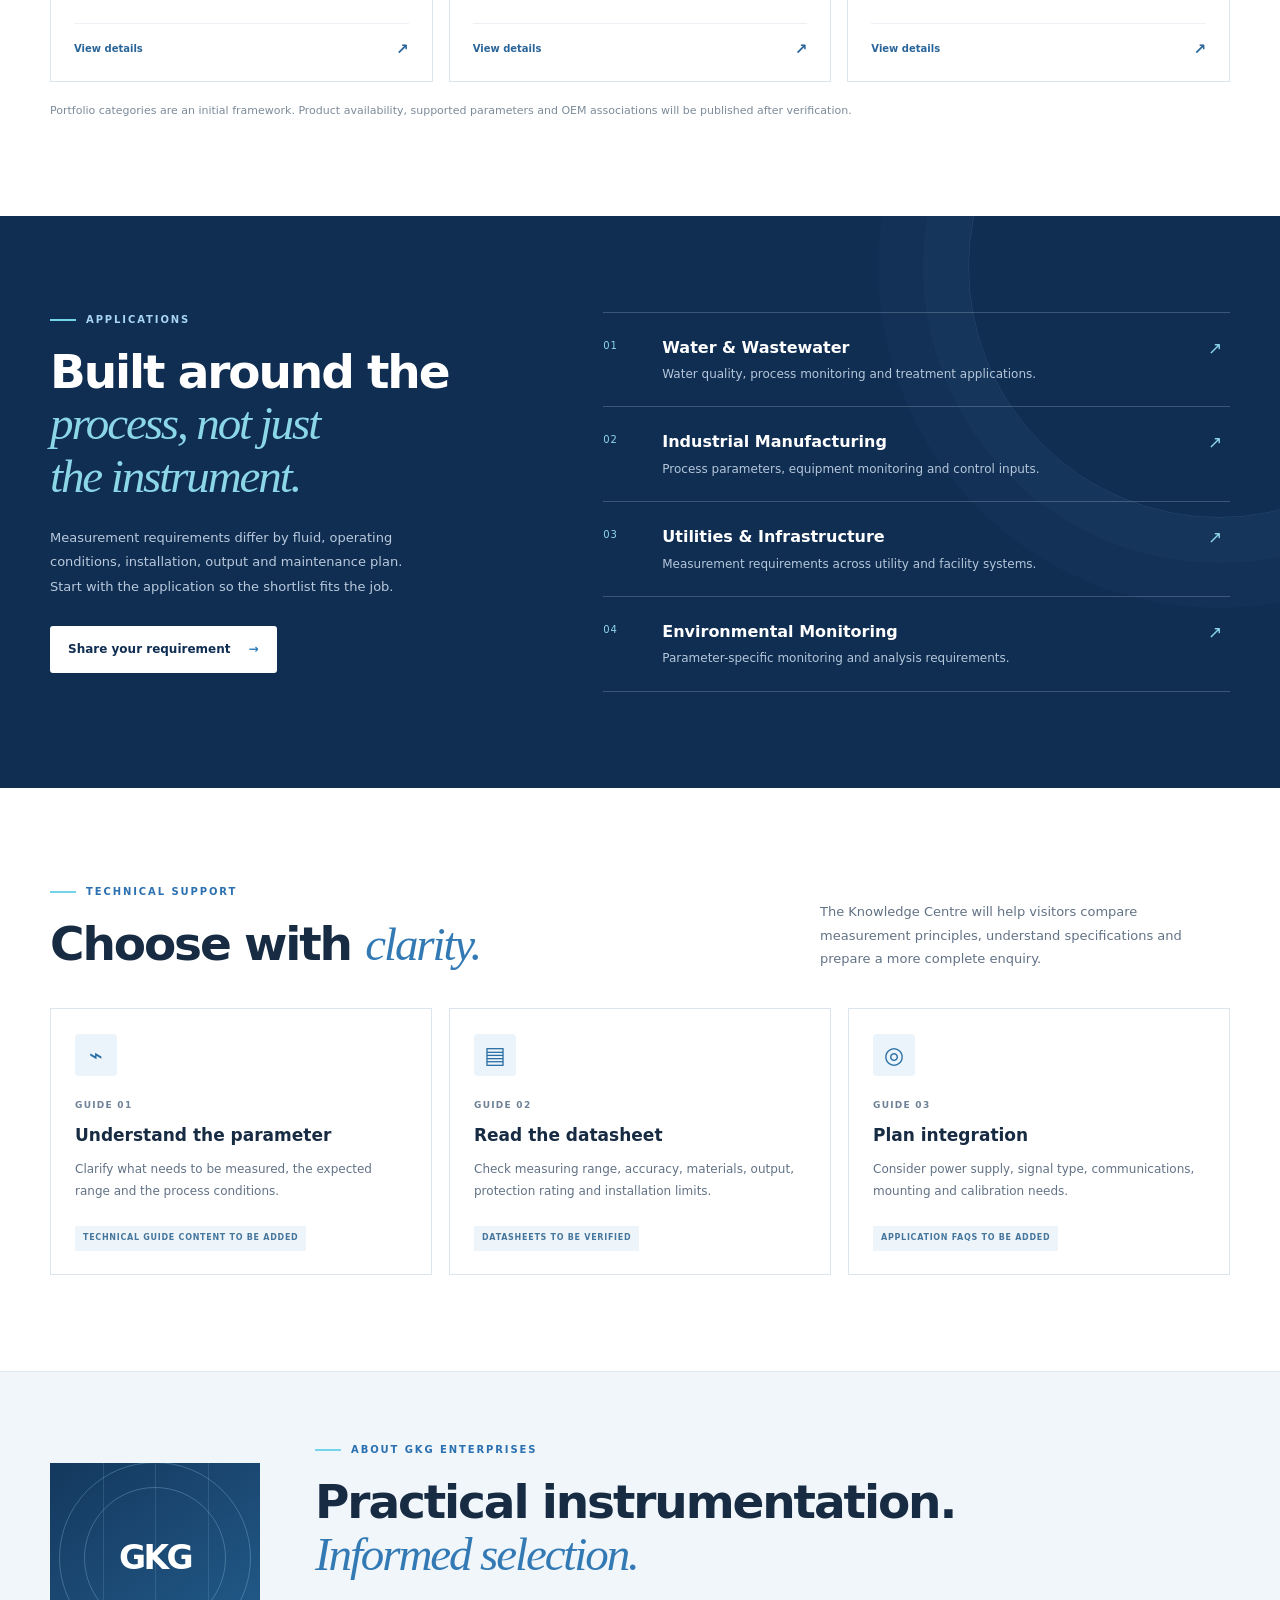
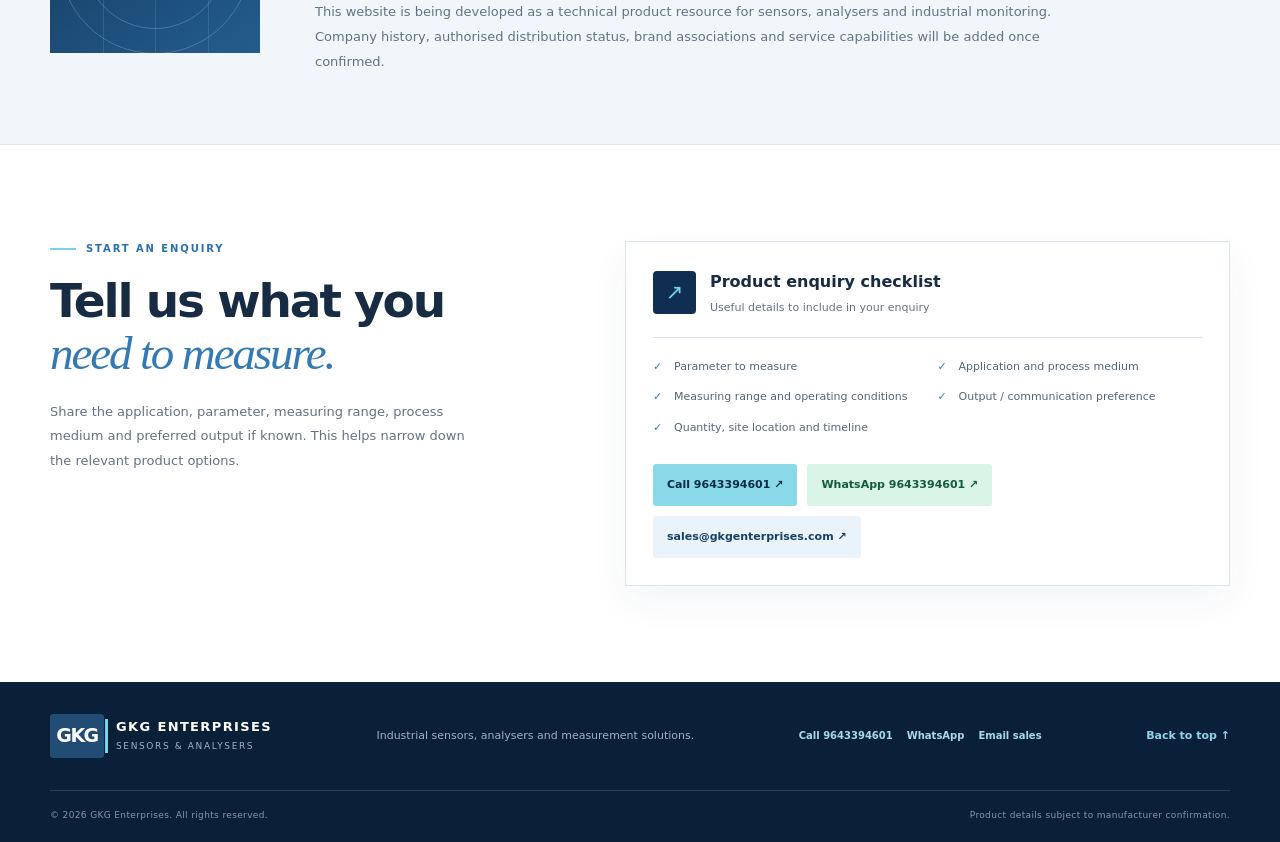
==== commit 3f4b2f69: "Clarify homepage product detail links" ====
--- a/index.html
+++ b/index.html
@@ -86,12 +86,12 @@
           <p class="section-summary">Browse by measured parameter or system type. Exact models, ranges and compatibility should be confirmed against the selected manufacturer's datasheet.</p>
         </div>
         <div class="product-grid">
-          <a class="product-card" id="sensors" href="water-quality-sensors.html"><span class="card-number">01 / SENSORS</span><div class="product-icon icon-wave" aria-hidden="true"><svg viewBox="0 0 64 64"><path d="M7 34h8l7-18 11 34 9-25 6 9h9"/><circle cx="53" cy="34" r="4"/></svg></div><h3>Water Quality Sensors</h3><p>Measurement options for pH, ORP, conductivity, TDS, turbidity, dissolved oxygen and related parameters.</p><span class="card-link">Discuss requirements <b>↗</b></span></a>
-          <a class="product-card" href="temperature-pressure.html"><span class="card-number">02 / SENSORS</span><div class="product-icon icon-thermo" aria-hidden="true"><svg viewBox="0 0 64 64"><path d="M25 38V13a7 7 0 0 1 14 0v25a13 13 0 1 1-14 0Z"/><path d="M32 25v23"/><circle cx="32" cy="49" r="5"/></svg></div><h3>Temperature & Pressure</h3><p>Industrial sensing options for monitoring temperature, pressure and operating conditions.</p><span class="card-link">Discuss requirements <b>↗</b></span></a>
-          <a class="product-card" href="flow-level.html"><span class="card-number">03 / SENSORS</span><div class="product-icon icon-flow" aria-hidden="true"><svg viewBox="0 0 64 64"><path d="M7 20h17l8 8 8-8h17M7 44h17l8-8 8 8h17"/><path d="M25 13l7 7-7 7M39 37l7 7-7 7"/></svg></div><h3>Flow & Level</h3><p>Explore flow measurement and level detection options for tanks, pipelines and process systems.</p><span class="card-link">Discuss requirements <b>↗</b></span></a>
-          <a class="product-card" id="analysers" href="process-analysers.html"><span class="card-number">04 / ANALYSERS</span><div class="product-icon icon-analyser" aria-hidden="true"><svg viewBox="0 0 64 64"><rect x="13" y="9" width="38" height="46" rx="4"/><rect x="20" y="16" width="24" height="13" rx="2"/><path d="M21 39h5m6 0h5m6 0h1M21 46h22"/></svg></div><h3>Process Analysers</h3><p>Online and process analysis options for monitoring water and other industrial process parameters.</p><span class="card-link">Discuss requirements <b>↗</b></span></a>
-          <a class="product-card" href="gas-detection-analysis.html"><span class="card-number">05 / DETECTION</span><div class="product-icon icon-gas" aria-hidden="true"><svg viewBox="0 0 64 64"><path d="M32 7c4 10-5 13 2 21 3-5 7-7 7-12 9 8 15 17 11 27a21 21 0 0 1-40-5C8 26 22 21 32 7Z"/><path d="M31 35c-6 7-5 15 2 18 6-2 8-8 4-13"/></svg></div><h3>Gas Detection & Analysis</h3><p>Potential solutions for gas detection and gas analysis, selected for the target gas and environment.</p><span class="card-link">Discuss requirements <b>↗</b></span></a>
-          <a class="product-card" href="monitoring-systems.html"><span class="card-number">06 / SYSTEMS</span><div class="product-icon icon-system" aria-hidden="true"><svg viewBox="0 0 64 64"><rect x="7" y="10" width="20" height="17" rx="2"/><rect x="37" y="10" width="20" height="17" rx="2"/><rect x="22" y="38" width="20" height="17" rx="2"/><path d="M17 27v5h30v-5M32 32v6"/></svg></div><h3>Monitoring Systems</h3><p>Sensor, analyser, transmitter and data integration options for online monitoring applications.</p><span class="card-link">Discuss requirements <b>↗</b></span></a>
+          <a class="product-card" id="sensors" href="water-quality-sensors.html"><span class="card-number">01 / SENSORS</span><div class="product-icon icon-wave" aria-hidden="true"><svg viewBox="0 0 64 64"><path d="M7 34h8l7-18 11 34 9-25 6 9h9"/><circle cx="53" cy="34" r="4"/></svg></div><h3>Water Quality Sensors</h3><p>Measurement options for pH, ORP, conductivity, TDS, turbidity, dissolved oxygen and related parameters.</p><span class="card-link">View details <b>↗</b></span></a>
+          <a class="product-card" href="temperature-pressure.html"><span class="card-number">02 / SENSORS</span><div class="product-icon icon-thermo" aria-hidden="true"><svg viewBox="0 0 64 64"><path d="M25 38V13a7 7 0 0 1 14 0v25a13 13 0 1 1-14 0Z"/><path d="M32 25v23"/><circle cx="32" cy="49" r="5"/></svg></div><h3>Temperature & Pressure</h3><p>Industrial sensing options for monitoring temperature, pressure and operating conditions.</p><span class="card-link">View details <b>↗</b></span></a>
+          <a class="product-card" href="flow-level.html"><span class="card-number">03 / SENSORS</span><div class="product-icon icon-flow" aria-hidden="true"><svg viewBox="0 0 64 64"><path d="M7 20h17l8 8 8-8h17M7 44h17l8-8 8 8h17"/><path d="M25 13l7 7-7 7M39 37l7 7-7 7"/></svg></div><h3>Flow & Level</h3><p>Explore flow measurement and level detection options for tanks, pipelines and process systems.</p><span class="card-link">View details <b>↗</b></span></a>
+          <a class="product-card" id="analysers" href="process-analysers.html"><span class="card-number">04 / ANALYSERS</span><div class="product-icon icon-analyser" aria-hidden="true"><svg viewBox="0 0 64 64"><rect x="13" y="9" width="38" height="46" rx="4"/><rect x="20" y="16" width="24" height="13" rx="2"/><path d="M21 39h5m6 0h5m6 0h1M21 46h22"/></svg></div><h3>Process Analysers</h3><p>Online and process analysis options for monitoring water and other industrial process parameters.</p><span class="card-link">View details <b>↗</b></span></a>
+          <a class="product-card" href="gas-detection-analysis.html"><span class="card-number">05 / DETECTION</span><div class="product-icon icon-gas" aria-hidden="true"><svg viewBox="0 0 64 64"><path d="M32 7c4 10-5 13 2 21 3-5 7-7 7-12 9 8 15 17 11 27a21 21 0 0 1-40-5C8 26 22 21 32 7Z"/><path d="M31 35c-6 7-5 15 2 18 6-2 8-8 4-13"/></svg></div><h3>Gas Detection & Analysis</h3><p>Potential solutions for gas detection and gas analysis, selected for the target gas and environment.</p><span class="card-link">View details <b>↗</b></span></a>
+          <a class="product-card" href="monitoring-systems.html"><span class="card-number">06 / SYSTEMS</span><div class="product-icon icon-system" aria-hidden="true"><svg viewBox="0 0 64 64"><rect x="7" y="10" width="20" height="17" rx="2"/><rect x="37" y="10" width="20" height="17" rx="2"/><rect x="22" y="38" width="20" height="17" rx="2"/><path d="M17 27v5h30v-5M32 32v6"/></svg></div><h3>Monitoring Systems</h3><p>Sensor, analyser, transmitter and data integration options for online monitoring applications.</p><span class="card-link">View details <b>↗</b></span></a>
         </div>
         <p class="disclaimer-note">Portfolio categories are an initial framework. Product availability, supported parameters and OEM associations will be published after verification.</p>
       </div>
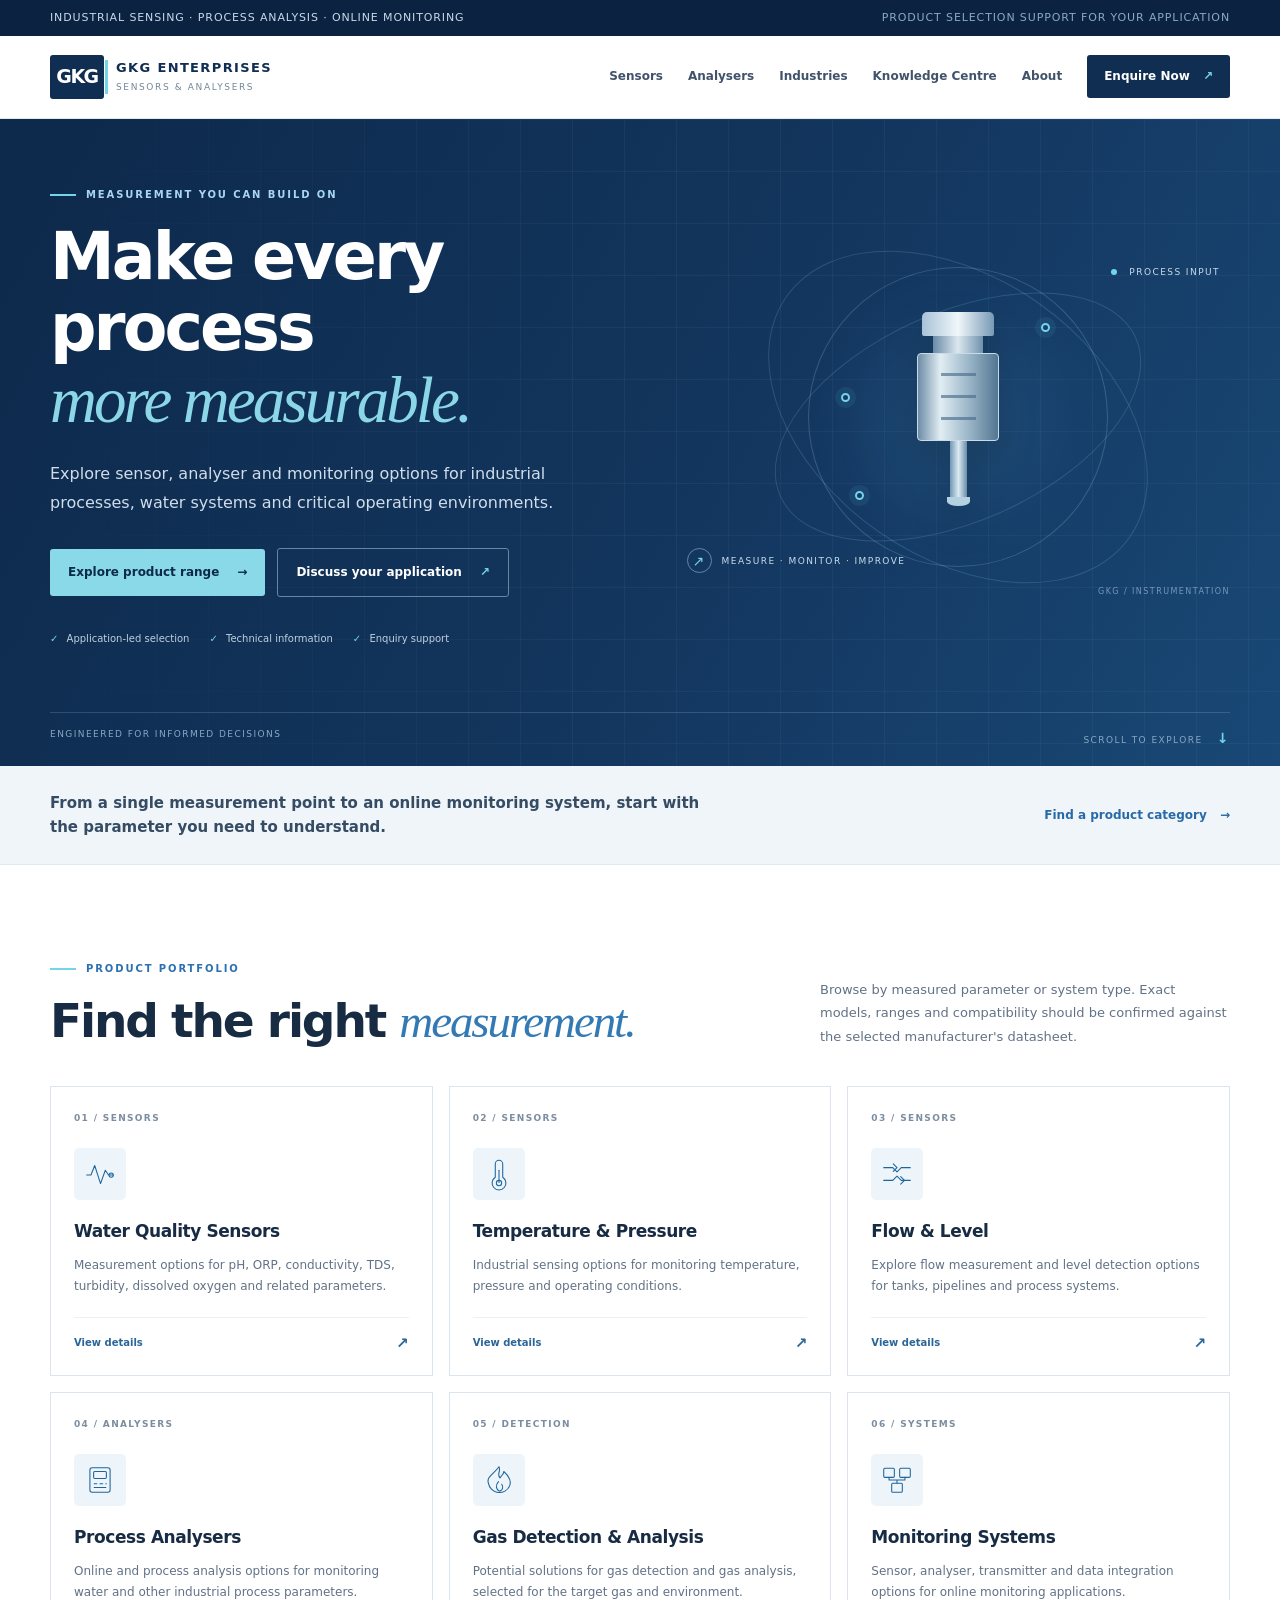
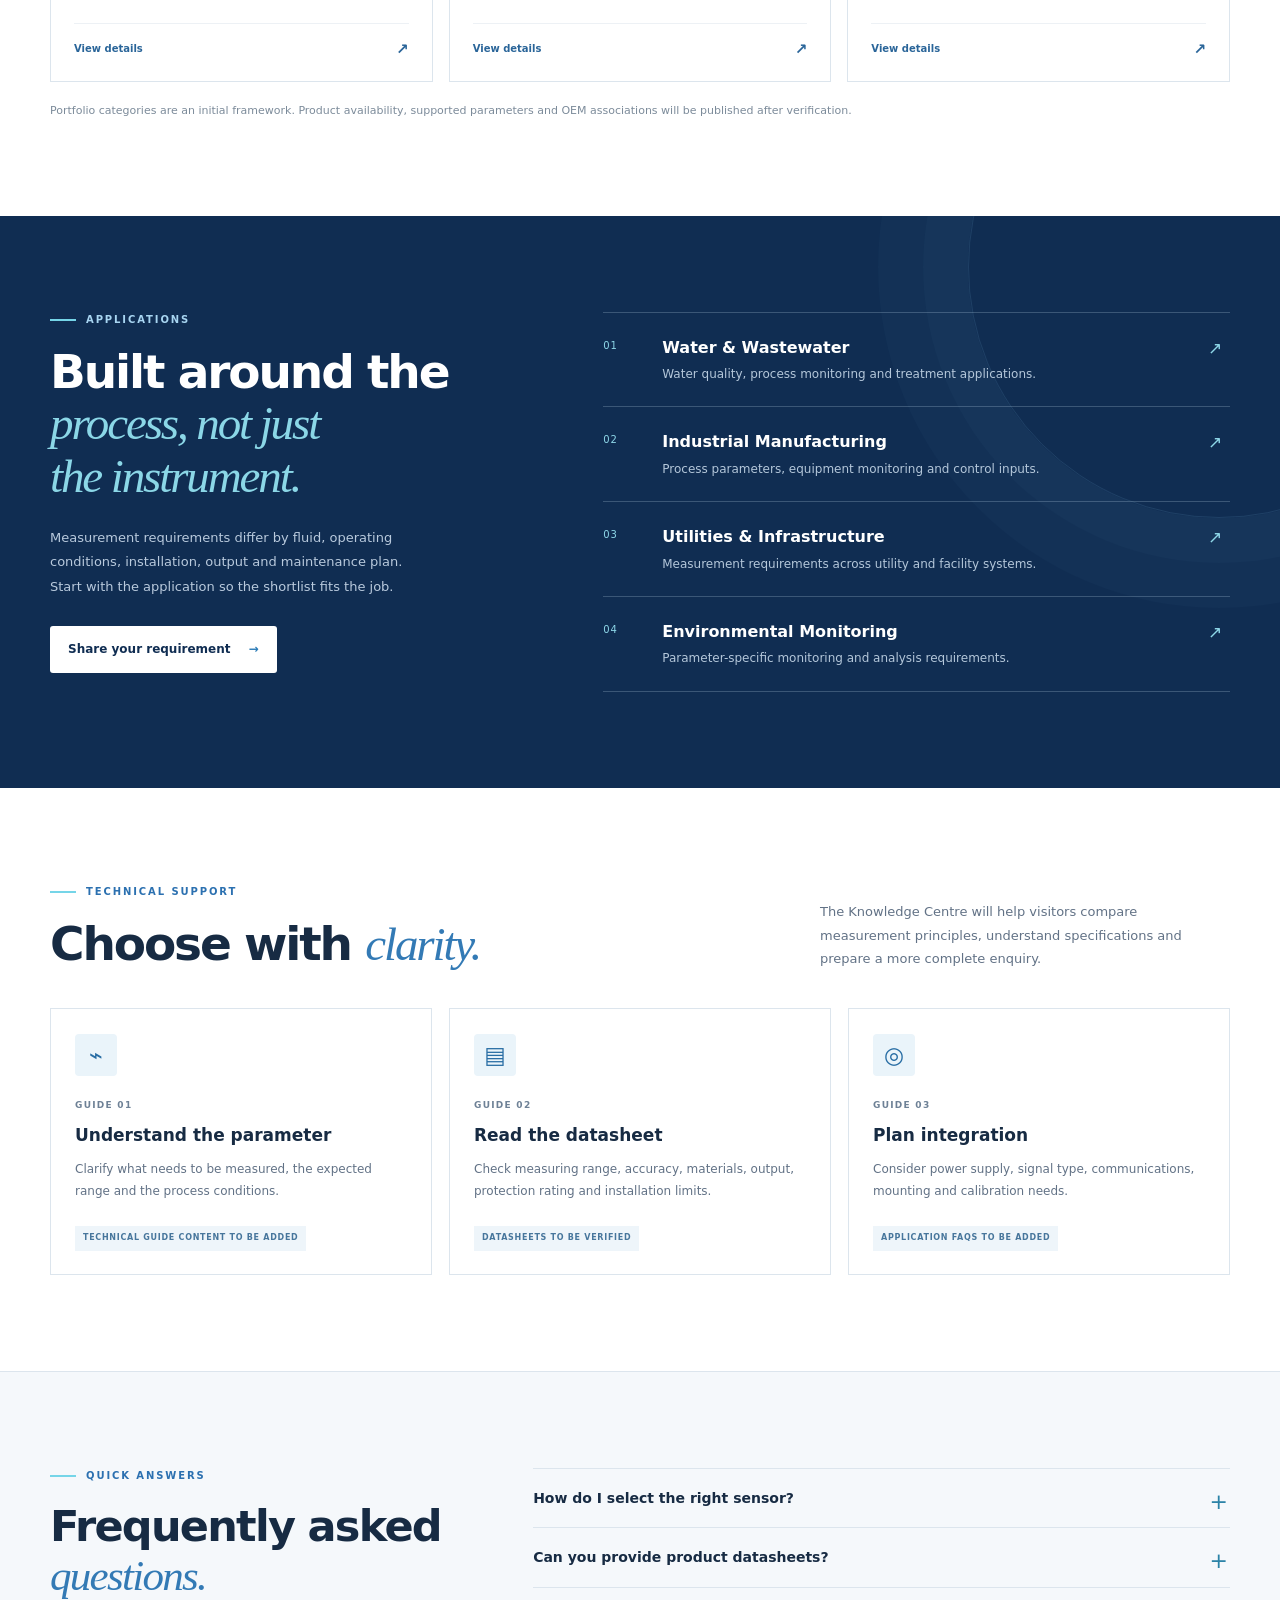
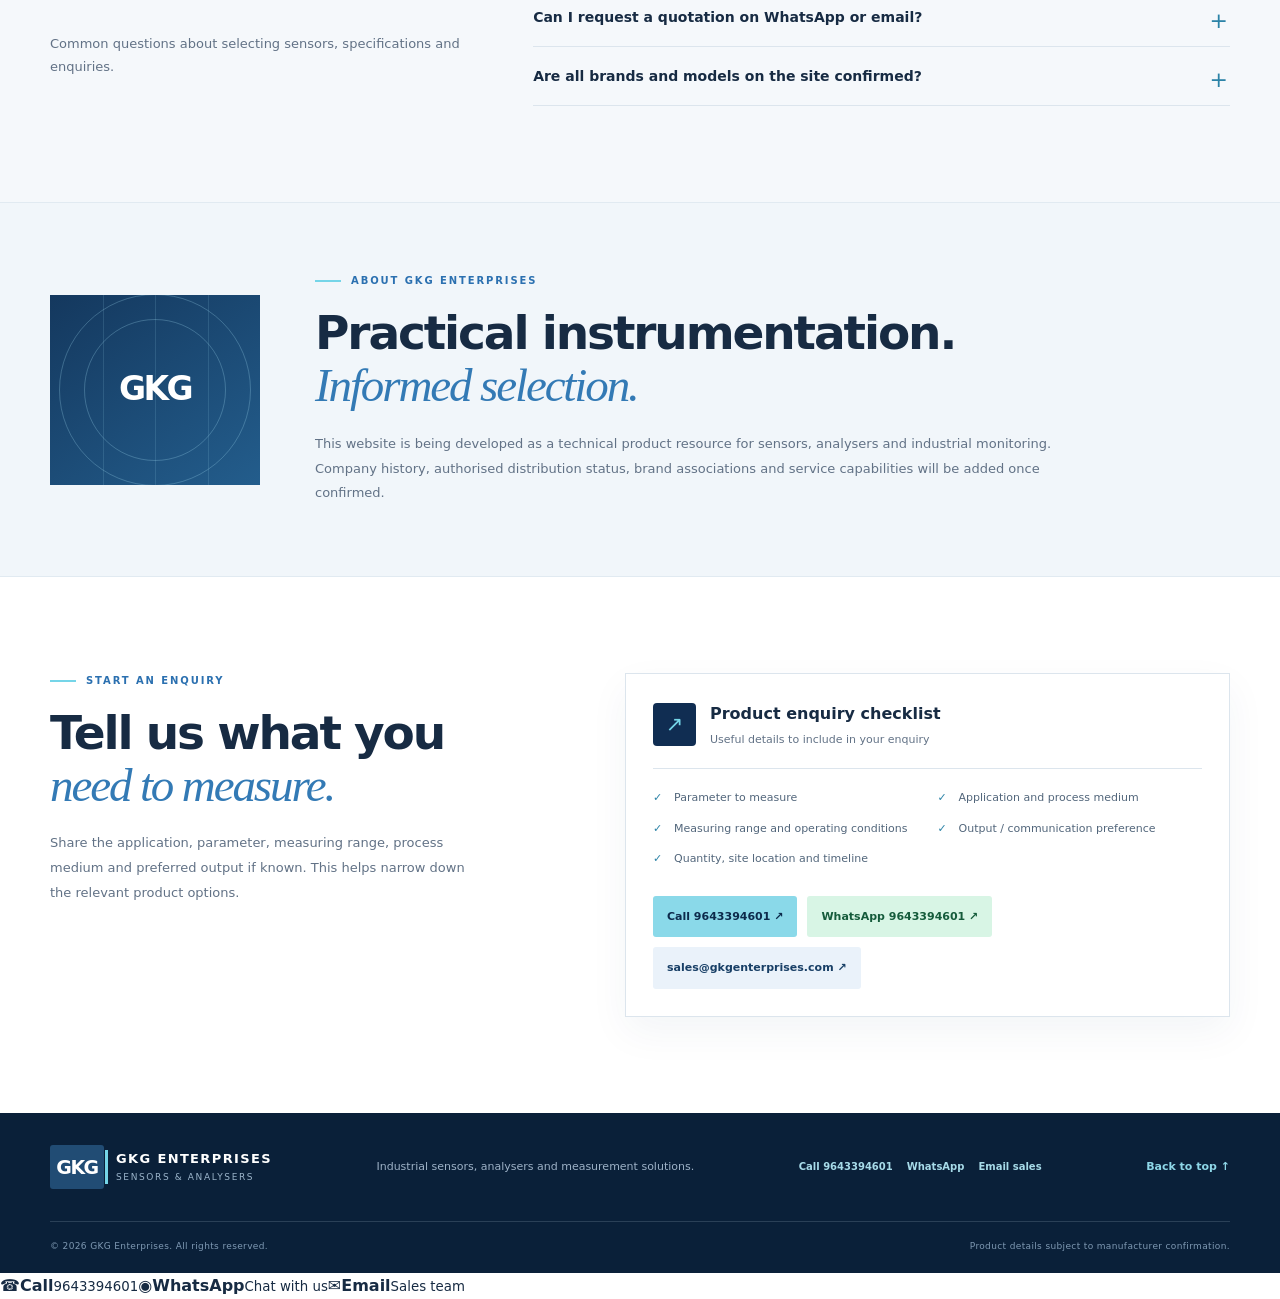
==== commit 6625c3c3: "Make contact actions visible and add homepage FAQs" ====
--- a/index.html
+++ b/index.html
@@ -128,6 +128,7 @@
       </div>
     </section>
 
+<section class="section faq-section" id="home-faq"><div class="container faq-layout"><div><p class="eyebrow"><span class="eyebrow-line"></span> QUICK ANSWERS</p><h2>Frequently asked<br><em>questions.</em></h2><p class="section-summary">Common questions about selecting sensors, specifications and enquiries.</p></div><div class="faq-list"><details class="faq-item"><summary>How do I select the right sensor?</summary><p>Start with the parameter, measurement range, process medium, temperature and pressure, installation method and required output. Share these details with GKG Enterprises for a product discussion.</p></details><details class="faq-item"><summary>Can you provide product datasheets?</summary><p>Datasheets should be provided for the specific manufacturer and model once verified. Always check the current manufacturer documentation before ordering.</p></details><details class="faq-item"><summary>Can I request a quotation on WhatsApp or email?</summary><p>Yes. Call or WhatsApp 9643394601, or email sales@gkgenterprises.com. Include quantity, delivery location and your technical requirement.</p></details><details class="faq-item"><summary>Are all brands and models on the site confirmed?</summary><p>The site currently explains product categories and selection considerations. Specific OEM relationships, model availability, specifications and certifications must be confirmed before being represented as available.</p></details></div></div></section>
     <section class="about-band" id="about">
       <div class="container about-layout">
         <div class="about-symbol" aria-hidden="true"><span>GKG</span><i></i><i></i><i></i></div>
@@ -155,5 +156,6 @@
     </div>
     <div class="container footer-bottom"><span>© <span id="year">2026</span> GKG Enterprises. All rights reserved.</span><span>Product details subject to manufacturer confirmation.</span></div>
   </footer>
+<div class="quick-contact-bar" aria-label="Quick contact"><a class="quick-call" href="tel:+919643394601"><span aria-hidden="true">☎</span><strong>Call</strong><small>9643394601</small></a><a class="quick-whatsapp" href="https://wa.me/919643394601?text=Hello%20GKG%20Enterprises%2C%20I%20have%20a%20product%20enquiry." target="_blank" rel="noopener"><span aria-hidden="true">◉</span><strong>WhatsApp</strong><small>Chat with us</small></a><a class="quick-email" href="mailto:sales@gkgenterprises.com"><span aria-hidden="true">✉</span><strong>Email</strong><small>Sales team</small></a></div>
 </body>
 </html>
